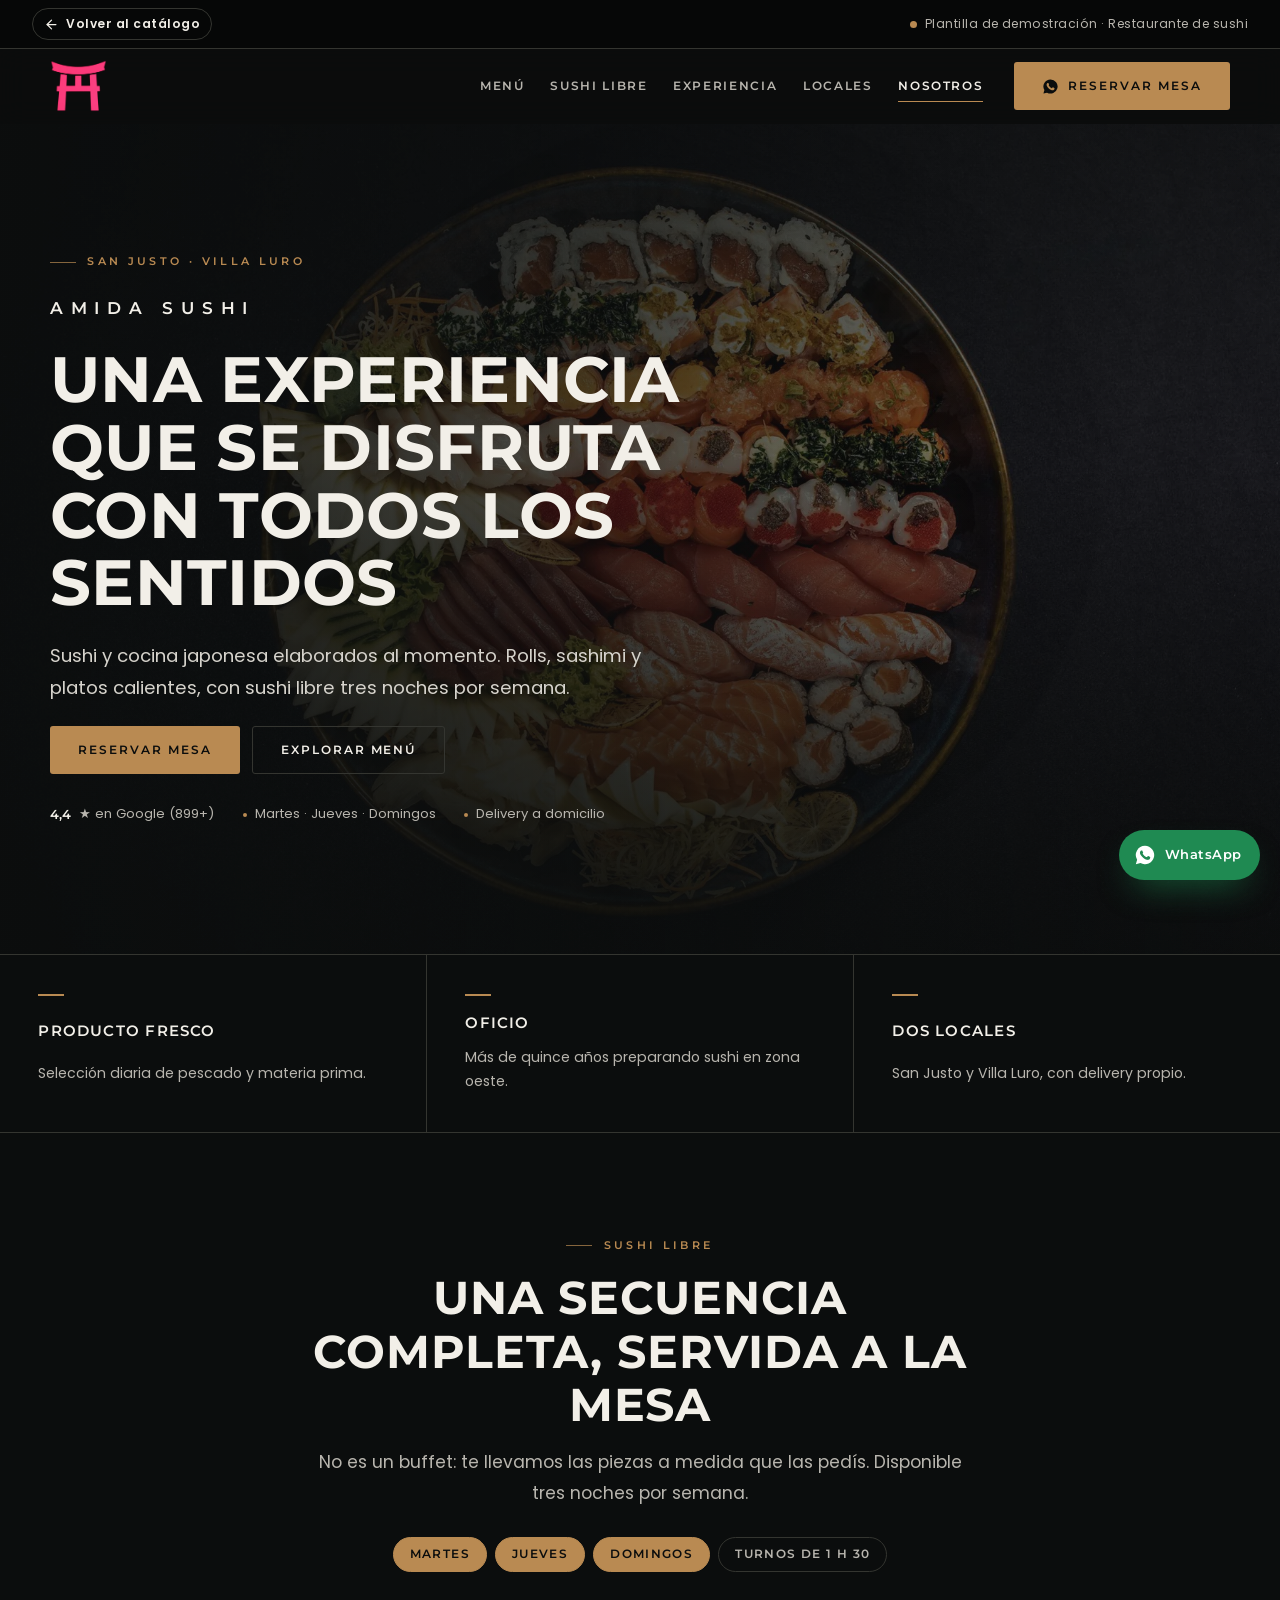
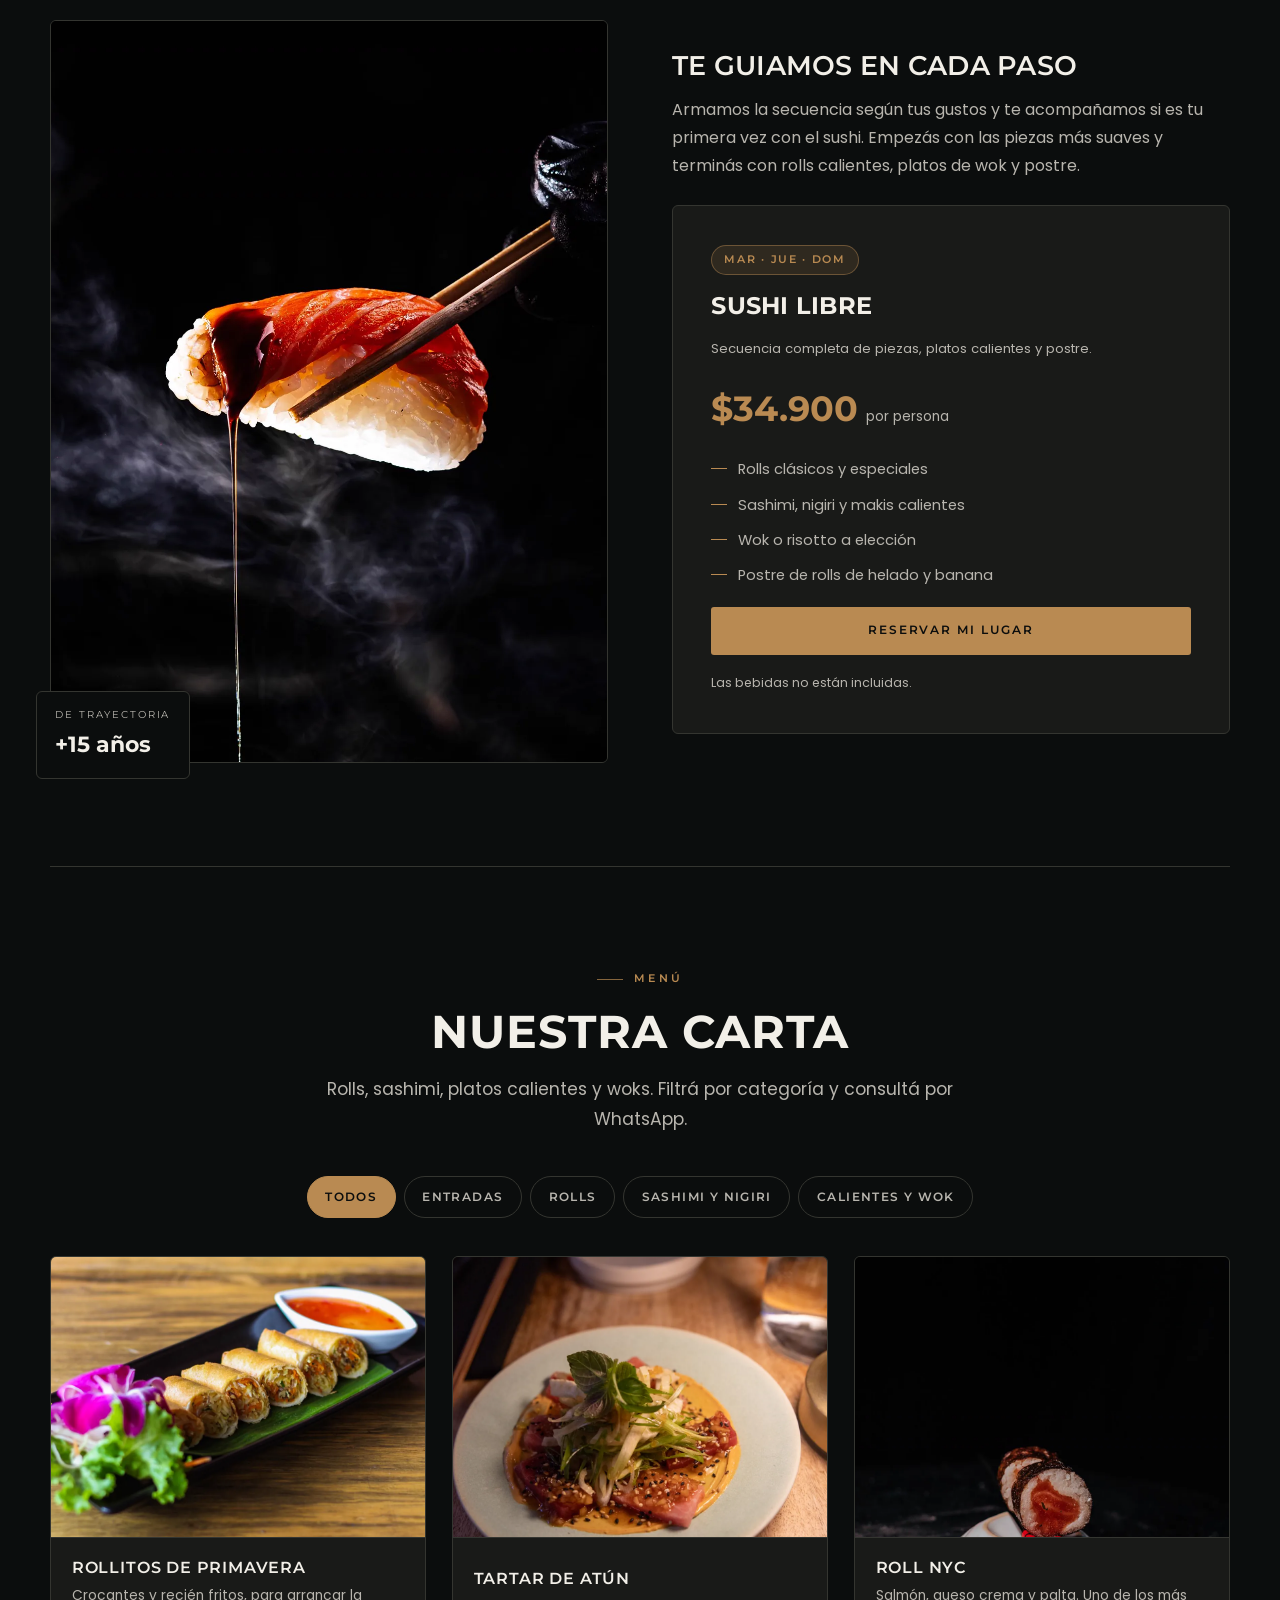
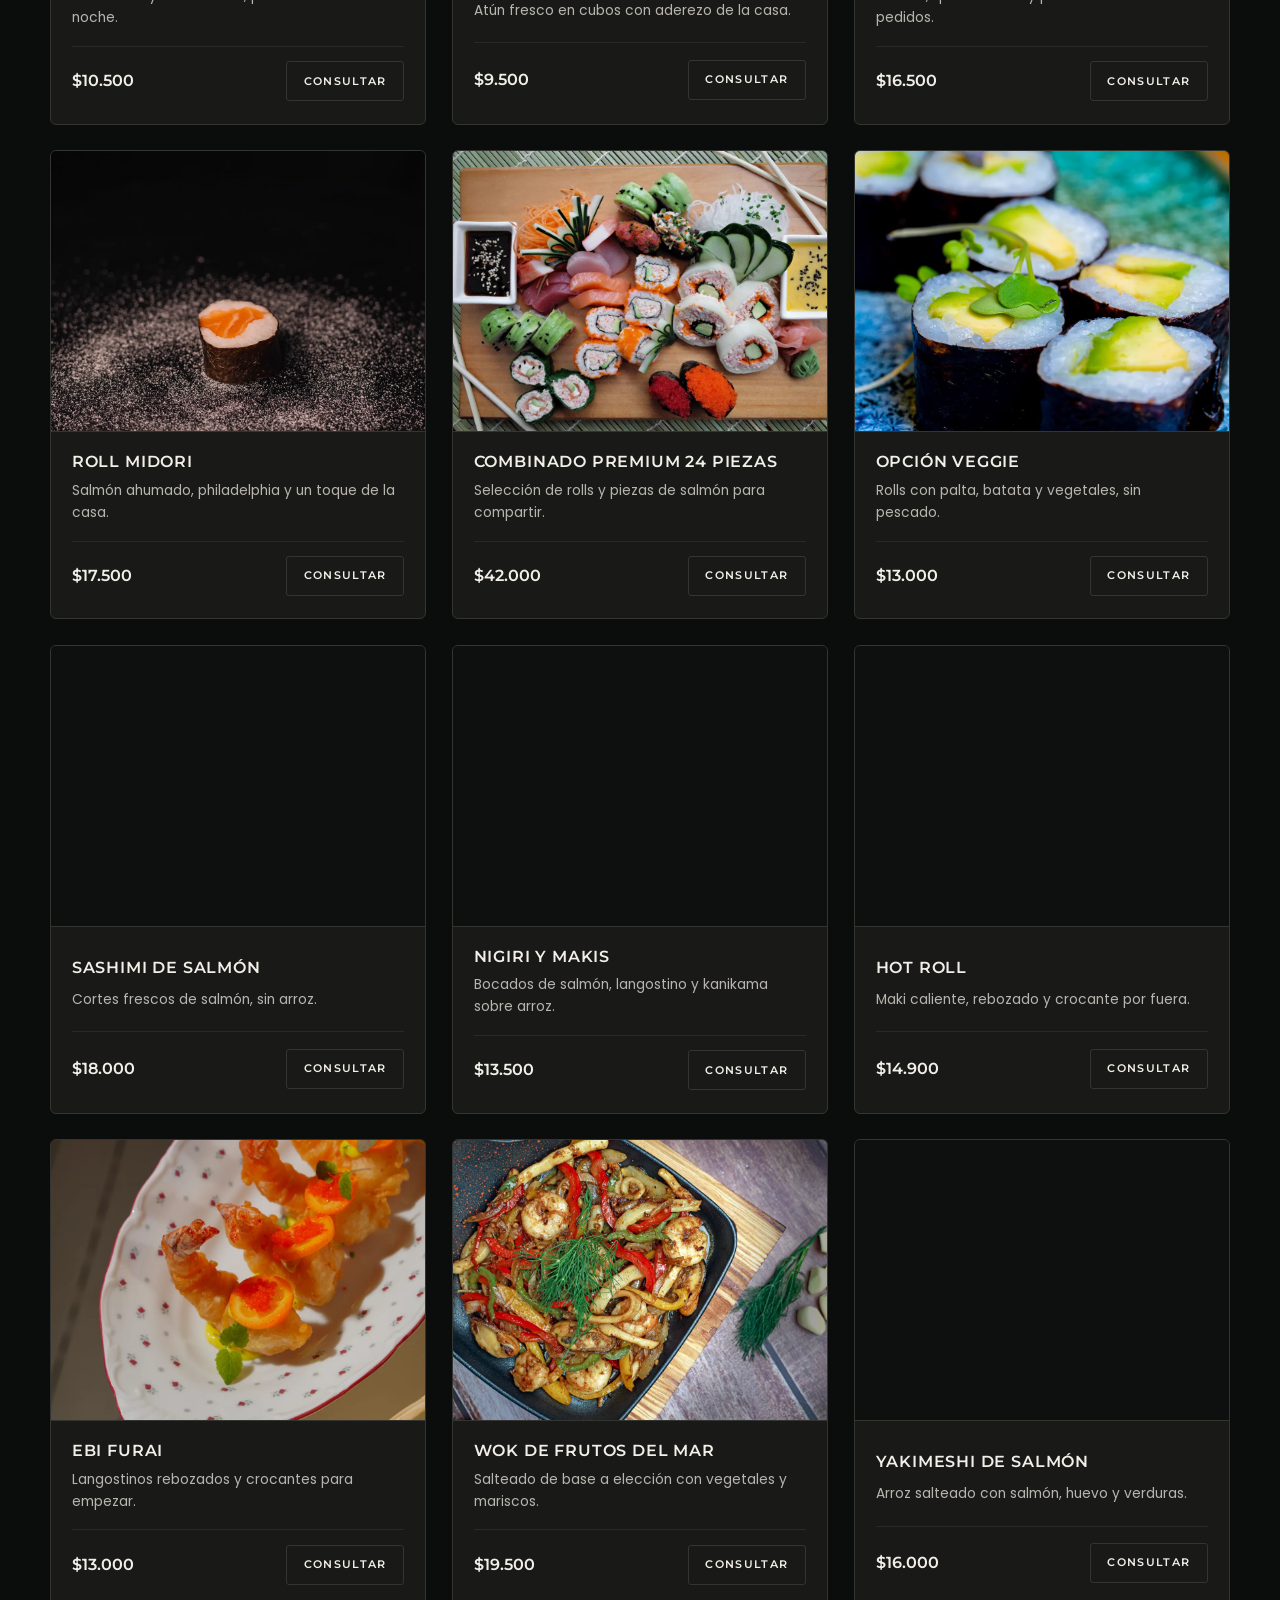
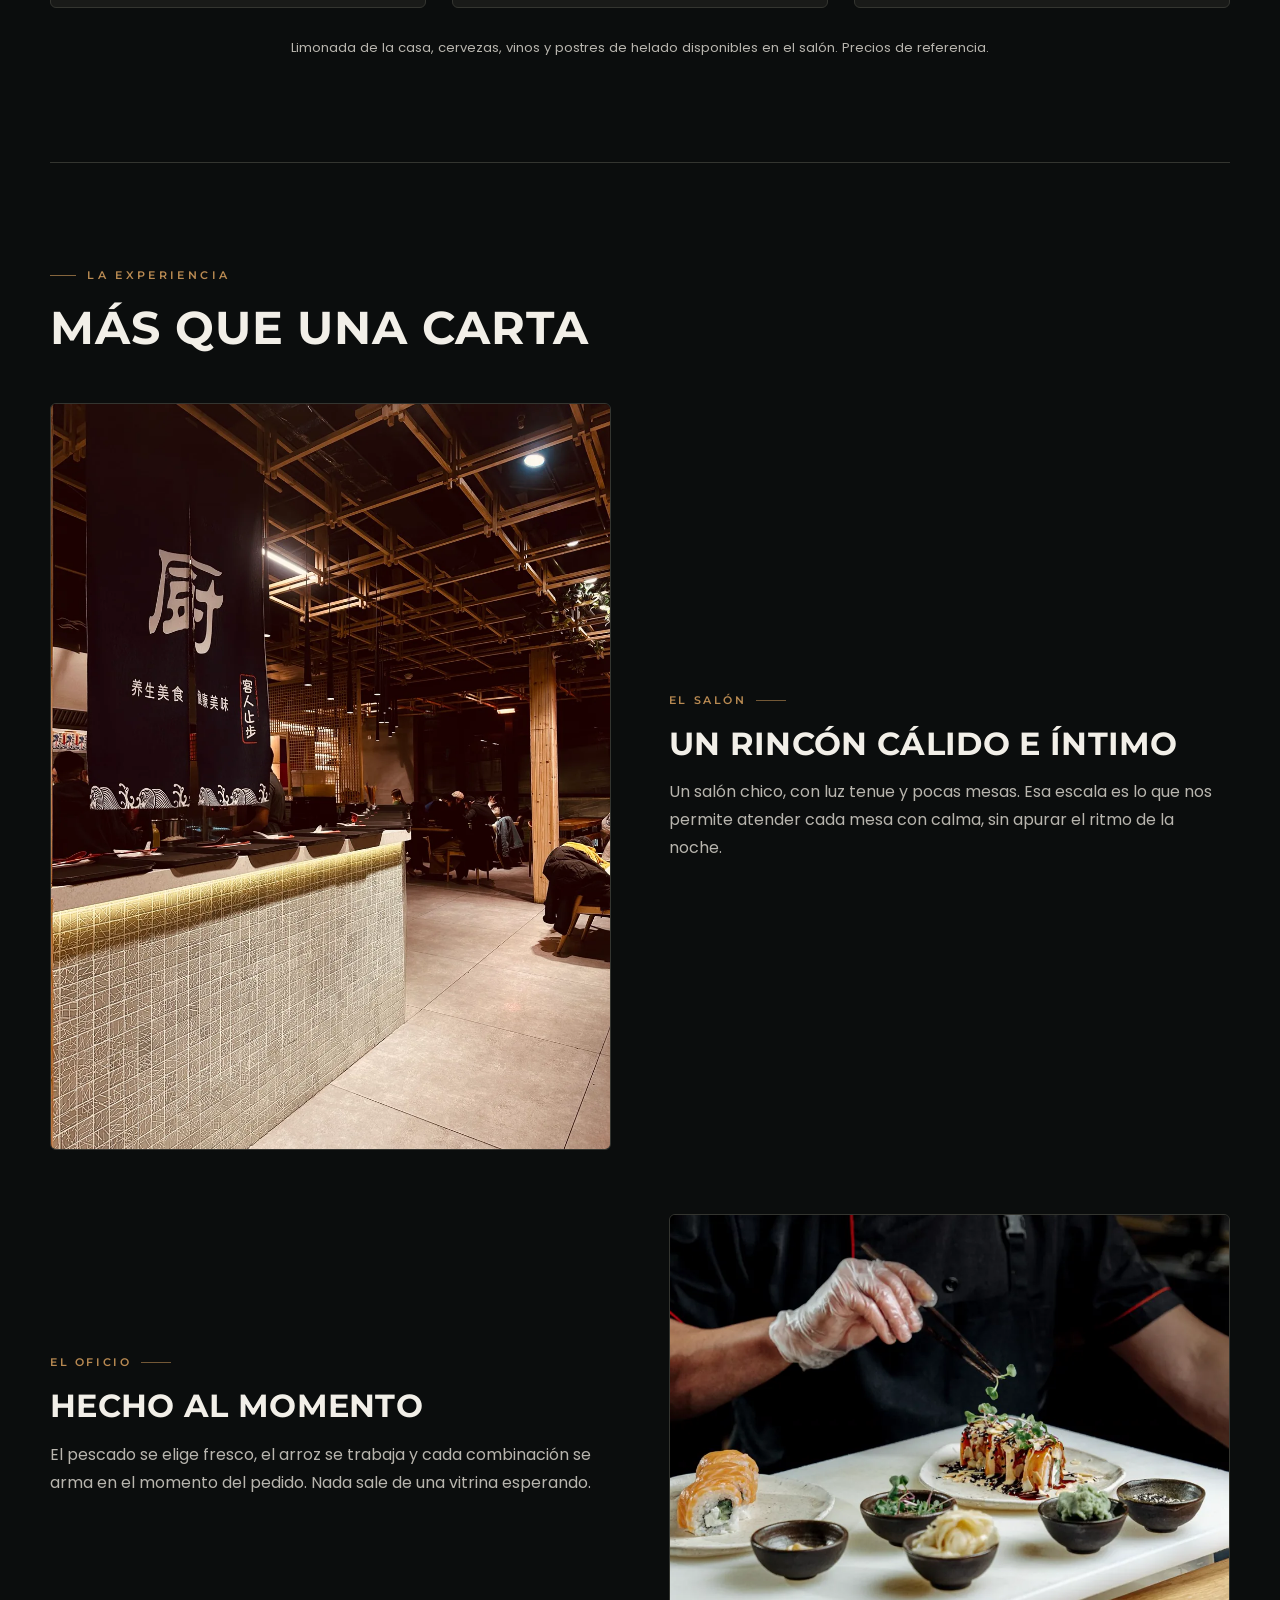
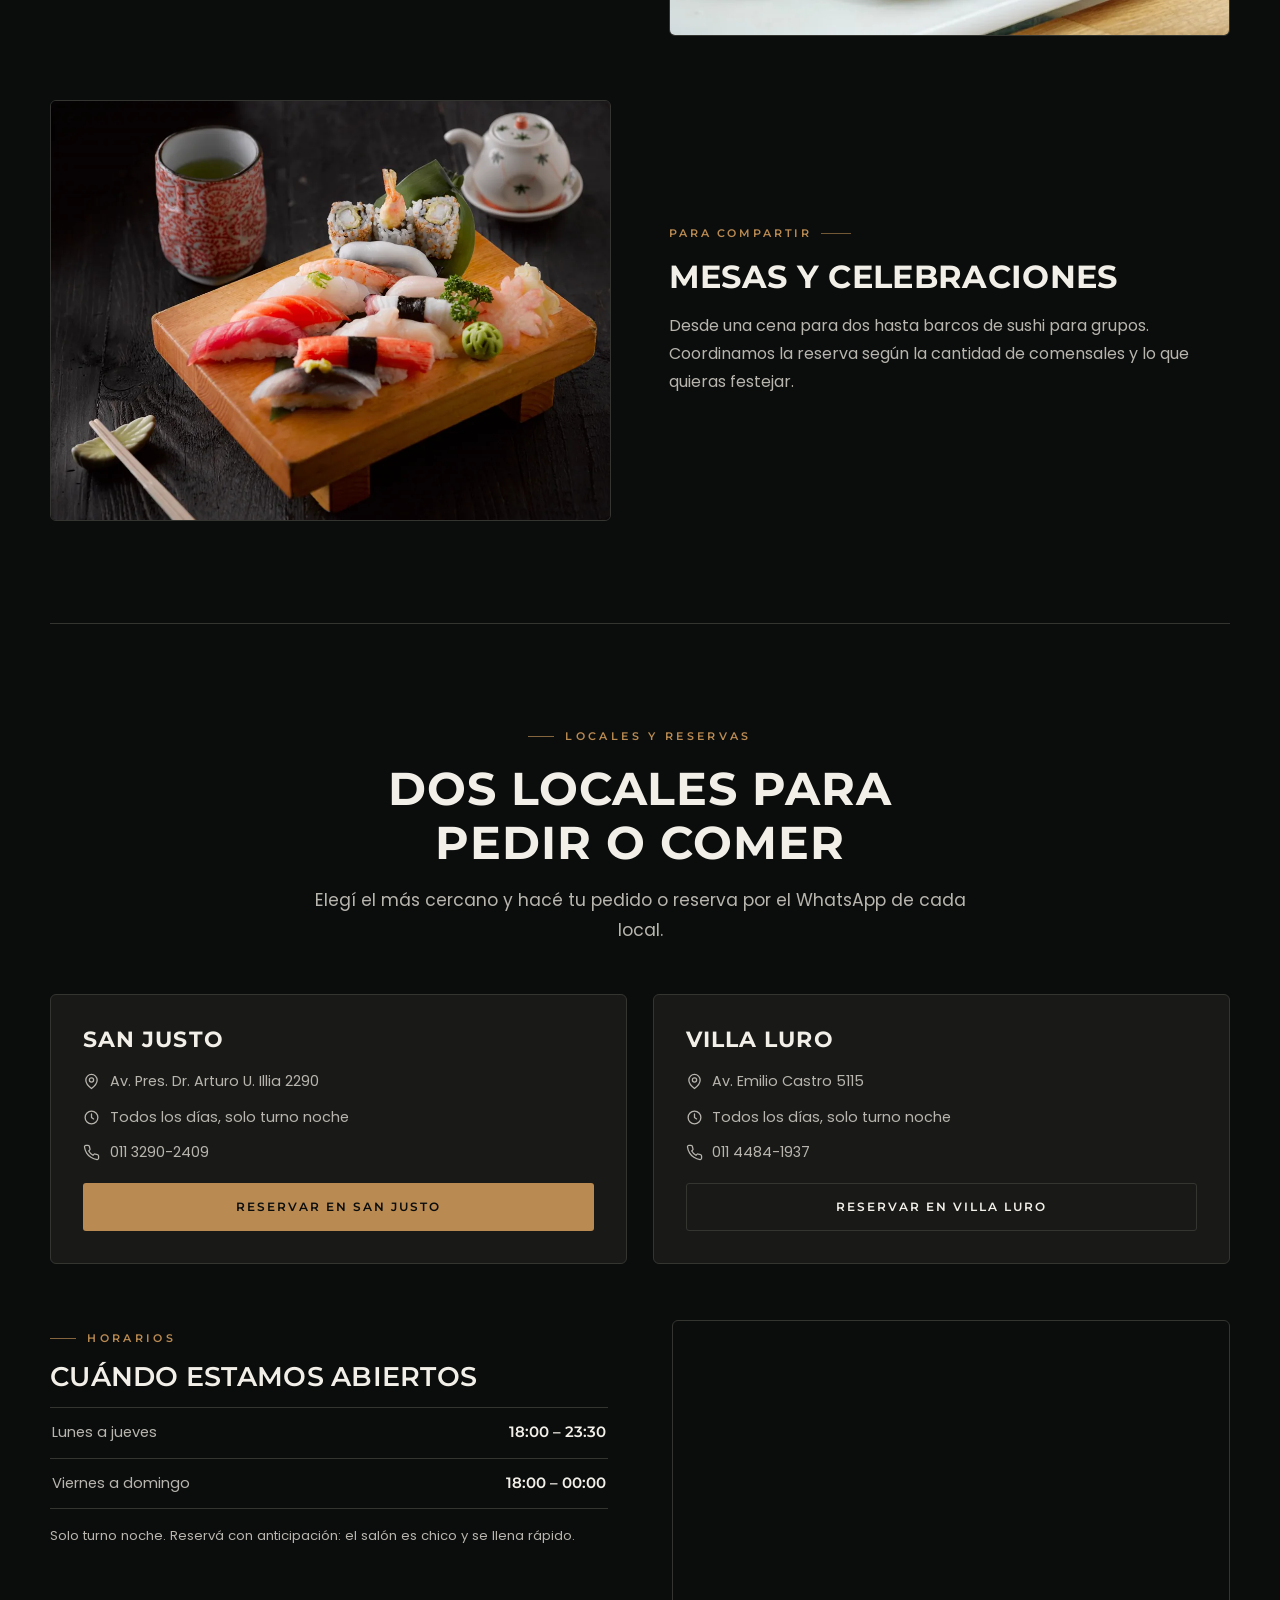
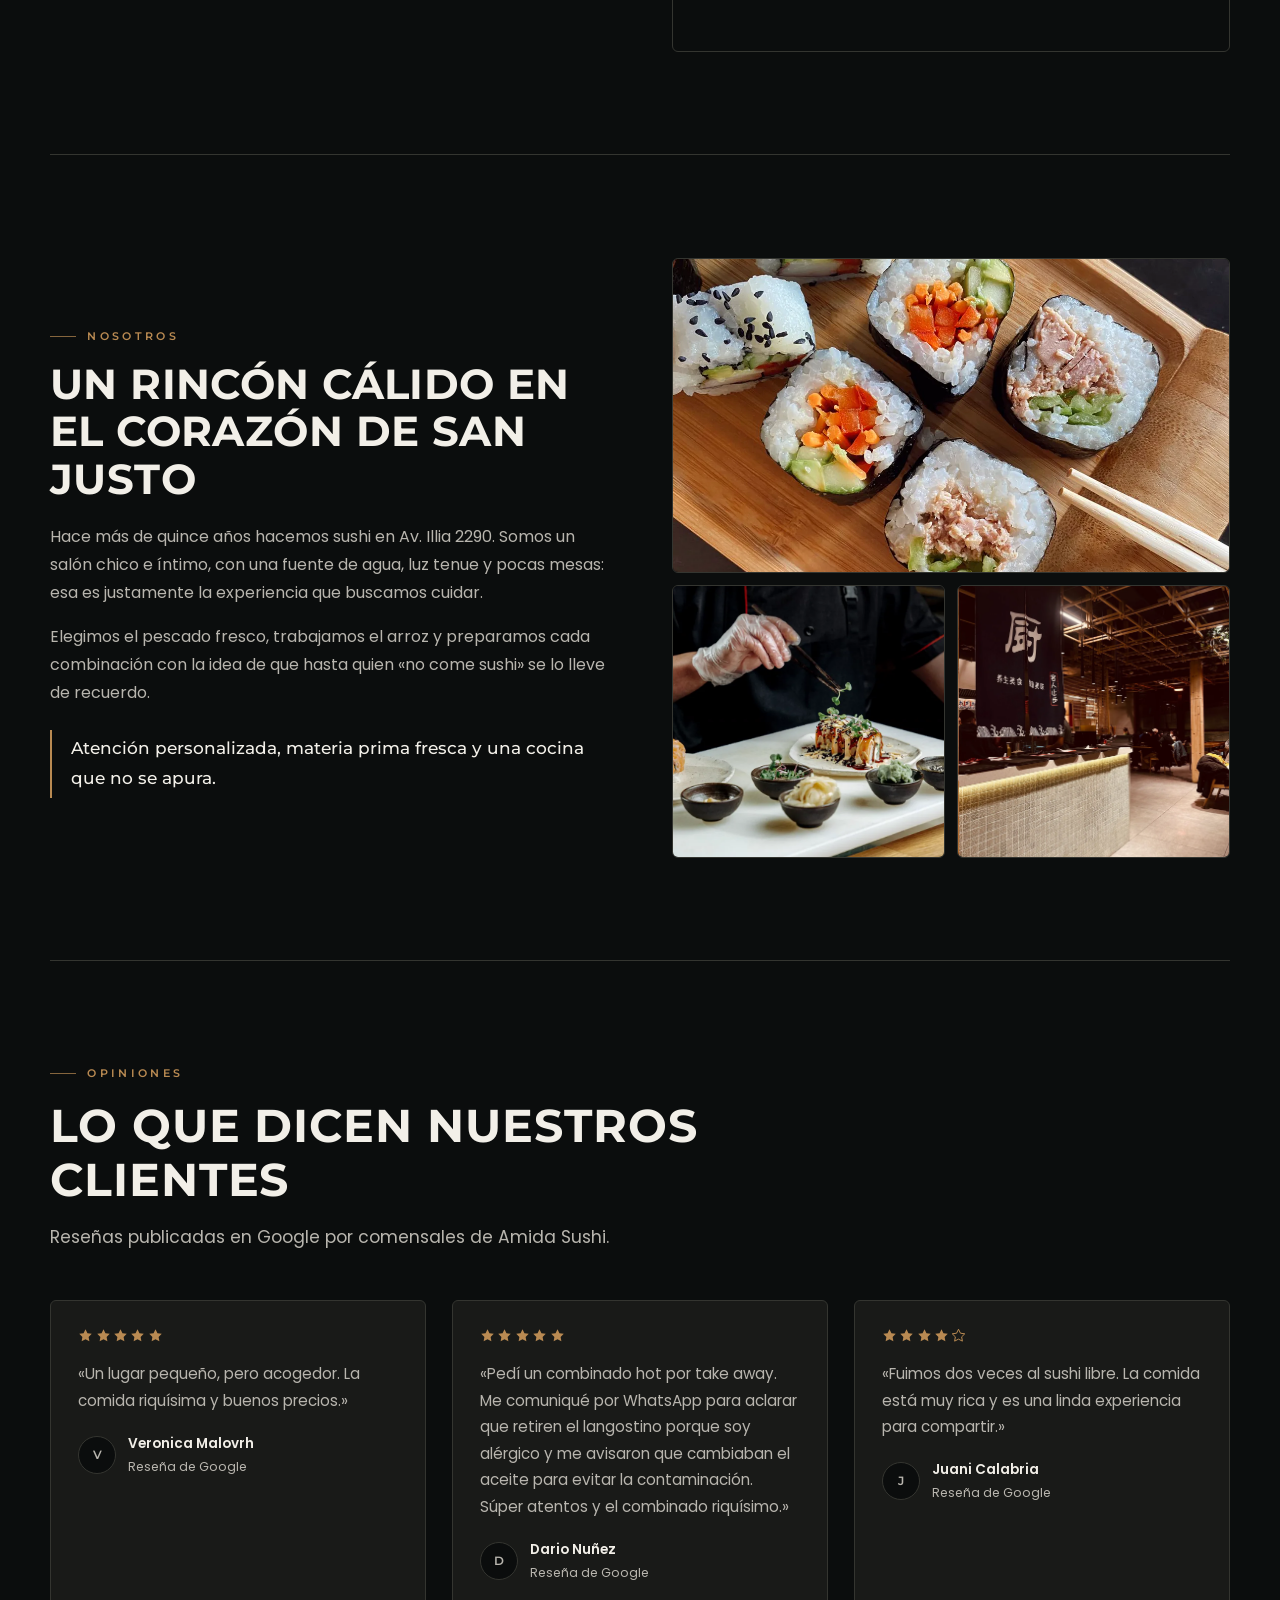
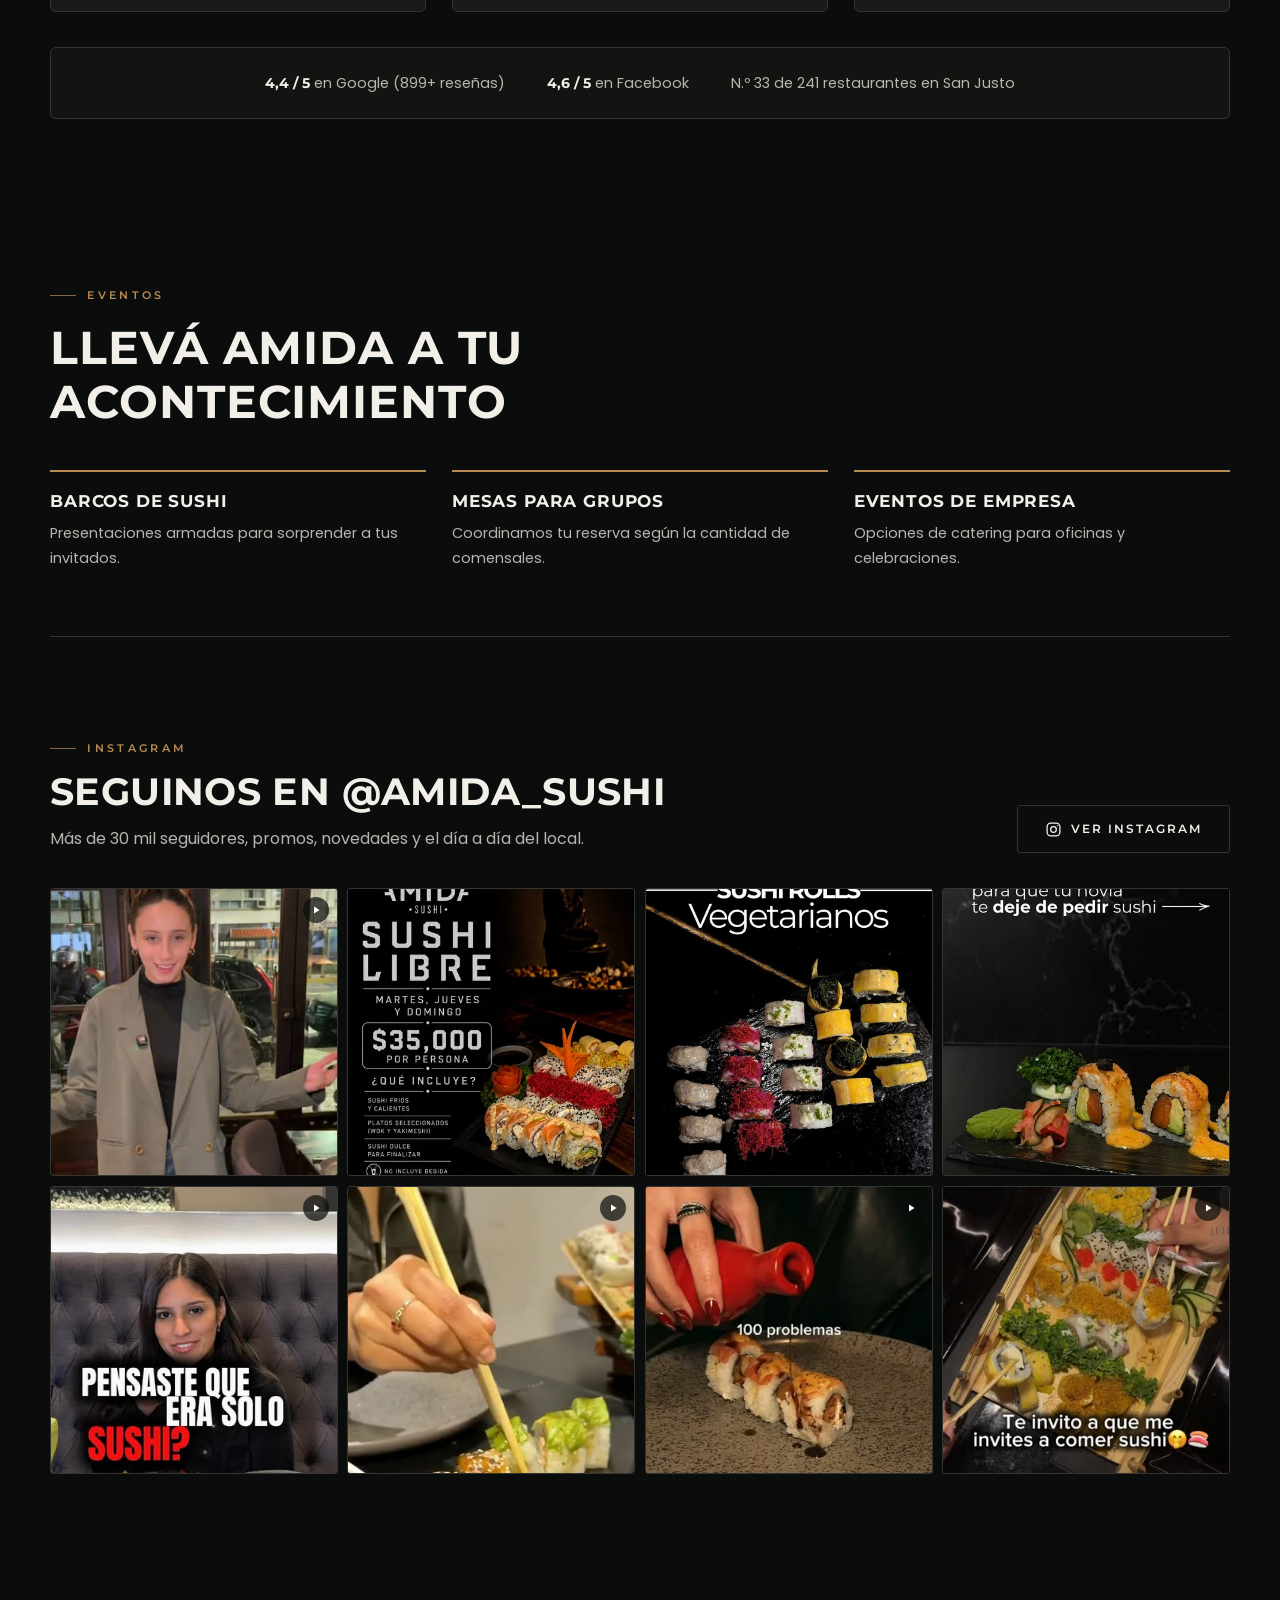
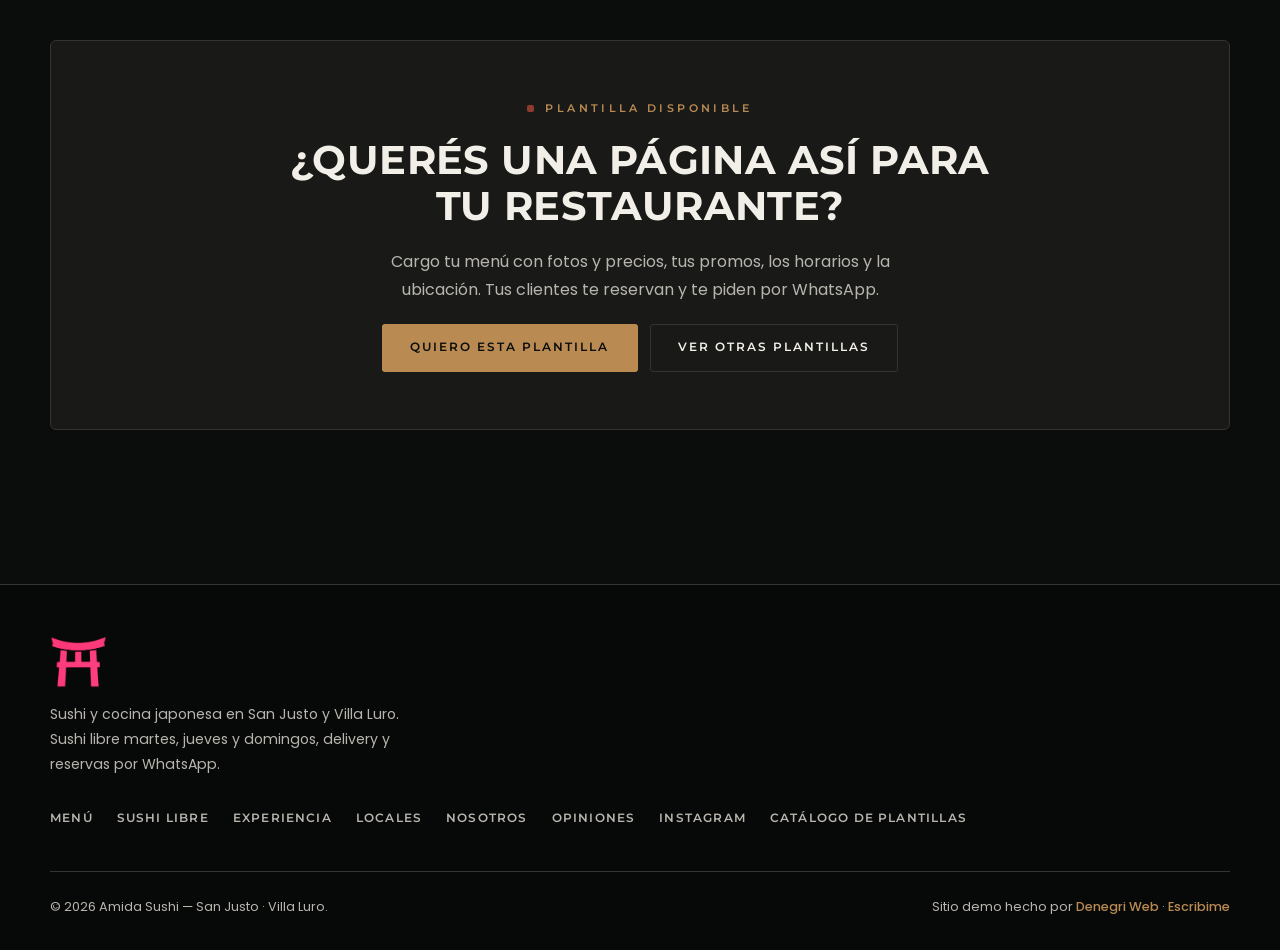
==== demos/restaurante/index.html @ a603bc1c "restaurante" ====
<!DOCTYPE html>
<html lang="es">
<head>
  <meta charset="UTF-8" />
  <meta name="viewport" content="width=device-width, initial-scale=1.0" />
  <title>Amida Sushi — Sushi y cocina japonesa en San Justo y Villa Luro</title>
  <meta name="description" content="Sushi y cocina japonesa elaborados al momento en San Justo y Villa Luro. Sushi libre martes, jueves y domingos, carta con fotos, reservas y pedidos por WhatsApp." />
  <meta name="theme-color" content="#0B0D0D" />
  <link rel="icon" type="image/png" href="assets/img/favicon.png" />
  <link rel="apple-touch-icon" href="assets/img/favicon.png" />

  <!-- Metadatos sociales -->
  <meta property="og:type" content="restaurant" />
  <meta property="og:site_name" content="Amida Sushi" />
  <meta property="og:title" content="Amida Sushi — Sushi y cocina japonesa" />
  <meta property="og:description" content="Sushi libre martes, jueves y domingos. Carta con fotos, dos locales en zona oeste y delivery. Reservá por WhatsApp." />
  <meta property="og:image" content="assets/img/amida/hero.webp" />
  <meta property="og:locale" content="es_AR" />
  <meta name="twitter:card" content="summary_large_image" />

  <link rel="preconnect" href="https://fonts.googleapis.com" />
  <link rel="preconnect" href="https://fonts.gstatic.com" crossorigin />
  <link href="https://fonts.googleapis.com/css2?family=Montserrat:wght@500;600;700&family=Poppins:wght@400;500;600&display=swap" rel="stylesheet" />

  <link rel="stylesheet" href="assets/css/main.css" />

  <script type="application/ld+json">
  {
    "@context": "https://schema.org",
    "@type": "Restaurant",
    "name": "Amida Sushi",
    "servesCuisine": ["Japonesa", "Sushi"],
    "priceRange": "$$",
    "paymentAccepted": "Efectivo, Tarjeta",
    "address": {
      "@type": "PostalAddress",
      "streetAddress": "Av. Pres. Dr. Arturo U. Illia 2290",
      "addressLocality": "San Justo",
      "addressRegion": "Buenos Aires",
      "addressCountry": "AR"
    },
    "telephone": "+54 11 3290-2409",
    "openingHours": ["Mo-Th 18:00-23:30", "Fr-Su 18:00-00:00"],
    "hasMenu": "#menu",
    "sameAs": ["https://www.instagram.com/amida_sushi"]
  }
  </script>
</head>
<body>

  <!-- Barra de demo -->
  <div class="r-bar">
    <a class="r-bar__back" href="../../index.html">
      <svg viewBox="0 0 24 24" fill="none" stroke="currentColor" stroke-width="2" stroke-linecap="round" stroke-linejoin="round" aria-hidden="true"><path d="M19 12H5"/><path d="m12 19-7-7 7-7"/></svg>
      Volver al catálogo
    </a>
    <span class="r-bar__tag"><span class="r-bar__dot"></span><span>Plantilla de demostración · Restaurante de sushi</span></span>
  </div>

  <!-- Header -->
  <header class="r-header" data-header>
    <div class="r-wrap r-header__inner">
      <a class="r-brand" href="#inicio" aria-label="Amida Sushi, inicio">
        <img class="r-brand__logo" src="assets/img/logo-amida.webp" alt="Amida Sushi" width="560" height="514" />
      </a>

      <button class="r-toggle" data-menu-toggle aria-expanded="false" aria-controls="r-nav" aria-label="Abrir menú">
        <svg viewBox="0 0 24 24" fill="none" stroke="currentColor" stroke-width="1.8" stroke-linecap="round"><path d="M4 7h16M4 12h16M4 17h16"/></svg>
      </button>

      <nav class="r-nav" id="r-nav" data-menu aria-label="Navegación principal">
        <div class="r-nav__links">
          <a href="#menu" data-nav-link>Menú</a>
          <a href="#sushi-libre" data-nav-link>Sushi libre</a>
          <a href="#experiencia" data-nav-link>Experiencia</a>
          <a href="#locales" data-nav-link>Locales</a>
          <a href="#nosotros" data-nav-link>Nosotros</a>
        </div>
        <a class="r-btn r-btn--primary" data-amida-wa="¡Hola! Quiero reservar una mesa en Amida Sushi.">
          <svg viewBox="0 0 24 24" fill="currentColor" aria-hidden="true"><path d="M12 2a10 10 0 0 0-8.6 15.1L2 22l5.1-1.3A10 10 0 1 0 12 2Zm5.3 14.1c-.2.6-1.3 1.2-1.8 1.2-.5.1-1 .1-1.7-.1-.4-.1-.9-.3-1.6-.6-2.7-1.2-4.5-4-4.6-4.2-.1-.2-1.1-1.5-1.1-2.8s.7-2 .9-2.2c.2-.3.5-.3.7-.3h.5c.1 0 .4-.1.6.4l.7 1.7c.1.1.1.3 0 .5l-.3.4c-.1.1-.3.3-.1.6.2.3.8 1.3 1.7 2.1 1.2 1 2.1 1.3 2.4 1.5.3.1.4.1.6-.1l.8-.9c.2-.2.3-.2.6-.1l1.6.8c.2.1.4.2.4.3.1.1.1.6-.1 1.2Z"/></svg>
          Reservar mesa
        </a>
      </nav>
    </div>
  </header>

  <main>
    <!-- Hero -->
    <section class="r-hero" id="inicio">
      <div class="r-hero__bg">
        <img src="assets/img/amida/hero.webp" alt="Combinado de sushi de Amida Sushi sobre mesa oscura" width="1800" height="1200" fetchpriority="high" decoding="async" />
      </div>
      <div class="r-hero__scrim" aria-hidden="true"></div>

      <div class="r-wrap">
        <div class="r-hero__inner reveal">
          <span class="r-eyebrow">San Justo · Villa Luro</span>
          <p class="r-hero__brand">Amida Sushi</p>
          <h1>Una experiencia que se disfruta con todos los sentidos</h1>
          <p class="r-hero__lead">Sushi y cocina japonesa elaborados al momento. Rolls, sashimi y platos calientes, con sushi libre tres noches por semana.</p>
          <div class="r-actions">
            <a class="r-btn r-btn--primary" data-amida-wa="¡Hola! Quiero reservar una mesa en Amida Sushi.">Reservar mesa</a>
            <a class="r-btn r-btn--ghost" href="#menu">Explorar menú</a>
          </div>
          <div class="r-hero__meta">
            <span><strong>4,4</strong> ★ en Google (899+)</span>
            <span><span class="r-dot" aria-hidden="true"></span>Martes · Jueves · Domingos</span>
            <span><span class="r-dot" aria-hidden="true"></span>Delivery a domicilio</span>
          </div>
        </div>
      </div>
    </section>

    <!-- Pilares -->
    <section aria-label="Lo que nos distingue">
      <div class="r-pillars">
        <div class="r-pillar">
          <span class="r-pillar__line" aria-hidden="true"></span>
          <strong>Producto fresco</strong>
          <span>Selección diaria de pescado y materia prima.</span>
        </div>
        <div class="r-pillar">
          <span class="r-pillar__line" aria-hidden="true"></span>
          <strong>Oficio</strong>
          <span>Más de quince años preparando sushi en zona oeste.</span>
        </div>
        <div class="r-pillar">
          <span class="r-pillar__line" aria-hidden="true"></span>
          <strong>Dos locales</strong>
          <span>San Justo y Villa Luro, con delivery propio.</span>
        </div>
      </div>
    </section>

    <!-- Sushi libre -->
    <section class="r-section" id="sushi-libre">
      <div class="r-wrap">
        <div class="r-head r-head--center reveal">
          <span class="r-eyebrow">Sushi libre</span>
          <h2>Una secuencia completa, servida a la mesa</h2>
          <p>No es un buffet: te llevamos las piezas a medida que las pedís. Disponible tres noches por semana.</p>
        </div>

        <div class="r-days reveal" style="justify-content: center; margin: 1.8rem 0 3rem">
          <span class="r-day is-on">Martes</span>
          <span class="r-day is-on">Jueves</span>
          <span class="r-day is-on">Domingos</span>
          <span class="r-day">Turnos de 1 h 30</span>
        </div>

        <div class="r-feature">
          <div class="r-feature__media reveal">
            <div class="r-frame r-frame--3x4">
              <img src="assets/img/amida/nigiri-dramatico.webp" alt="Piezas de nigiri de salmón servidas sobre fondo oscuro" width="1100" height="1650" loading="lazy" decoding="async" />
            </div>
            <div class="r-seal">
              <span>De trayectoria</span>
              <strong>+15 años</strong>
            </div>
          </div>

          <div class="reveal" data-delay="1">
            <h3 class="r-kicker">Te guiamos en cada paso</h3>
            <p>Armamos la secuencia según tus gustos y te acompañamos si es tu primera vez con el sushi. Empezás con las piezas más suaves y terminás con rolls calientes, platos de wok y postre.</p>

            <div class="r-plan" style="margin-top: 1.6rem">
              <span class="r-plan__badge">Mar · Jue · Dom</span>
              <h3>Sushi libre</h3>
              <p class="r-note">Secuencia completa de piezas, platos calientes y postre.</p>
              <div class="r-plan__price"><strong>$34.900</strong><span>por persona</span></div>
              <ul class="r-list">
                <li>Rolls clásicos y especiales</li>
                <li>Sashimi, nigiri y makis calientes</li>
                <li>Wok o risotto a elección</li>
                <li>Postre de rolls de helado y banana</li>
              </ul>
              <a class="r-btn r-btn--primary r-btn--block" data-amida-wa="¡Hola! Quiero reservar para el Sushi Libre en Amida Sushi.">Reservar mi lugar</a>
              <p class="r-note" style="font-size: 0.78rem">Las bebidas no están incluidas.</p>
            </div>
          </div>
        </div>
      </div>
    </section>

    <div class="r-wrap"><hr class="r-divider" aria-hidden="true" /></div>

    <!-- Menú -->
    <section class="r-section" id="menu">
      <div class="r-wrap">
        <div class="r-head r-head--center reveal">
          <span class="r-eyebrow">Menú</span>
          <h2>Nuestra carta</h2>
          <p>Rolls, sashimi, platos calientes y woks. Filtrá por categoría y consultá por WhatsApp.</p>
        </div>

        <div class="r-tabs reveal" role="group" aria-label="Categorías del menú">
          <button class="is-active" data-filter="all" type="button" aria-pressed="true">Todos</button>
          <button data-filter="entradas" type="button" aria-pressed="false">Entradas</button>
          <button data-filter="rolls" type="button" aria-pressed="false">Rolls</button>
          <button data-filter="sashimi" type="button" aria-pressed="false">Sashimi y Nigiri</button>
          <button data-filter="calientes" type="button" aria-pressed="false">Calientes y Wok</button>
        </div>

        <div class="r-grid" id="productos">
          <article class="r-card reveal" data-cat="entradas">
            <div class="r-card__photo"><img src="assets/img/amida/rollitos.webp" alt="Rollitos de primavera crocantes de Amida Sushi" width="1100" height="1650" loading="lazy" decoding="async" /></div>
            <div class="r-card__body">
              <h3>Rollitos de primavera</h3>
              <p>Crocantes y recién fritos, para arrancar la noche.</p>
              <div class="r-card__foot">
                <span class="r-price">$10.500</span>
                <a class="r-btn r-btn--ghost r-btn--sm" data-amida-wa="¡Hola! Quiero consultar por los rollitos de primavera.">Consultar</a>
              </div>
            </div>
          </article>

          <article class="r-card reveal" data-cat="entradas">
            <div class="r-card__photo"><img src="assets/img/amida/tartar.webp" alt="Tartar de atún con aderezo de la casa" width="1100" height="1650" loading="lazy" decoding="async" /></div>
            <div class="r-card__body">
              <h3>Tartar de atún</h3>
              <p>Atún fresco en cubos con aderezo de la casa.</p>
              <div class="r-card__foot">
                <span class="r-price">$9.500</span>
                <a class="r-btn r-btn--ghost r-btn--sm" data-amida-wa="¡Hola! Quiero consultar por el tartar.">Consultar</a>
              </div>
            </div>
          </article>

          <article class="r-card reveal" data-cat="rolls">
            <div class="r-card__photo"><img src="assets/img/amida/roll-nyc.webp" alt="Roll NYC de salmón, queso crema y palta" width="1100" height="1650" loading="lazy" decoding="async" /></div>
            <div class="r-card__body">
              <h3>Roll NYC</h3>
              <p>Salmón, queso crema y palta. Uno de los más pedidos.</p>
              <div class="r-card__foot">
                <span class="r-price">$16.500</span>
                <a class="r-btn r-btn--ghost r-btn--sm" data-amida-wa="¡Hola! Quiero consultar por el Roll NYC.">Consultar</a>
              </div>
            </div>
          </article>

          <article class="r-card reveal" data-cat="rolls">
            <div class="r-card__photo"><img src="assets/img/amida/roll-midori.webp" alt="Roll Midori de salmón ahumado" width="1100" height="1414" loading="lazy" decoding="async" /></div>
            <div class="r-card__body">
              <h3>Roll Midori</h3>
              <p>Salmón ahumado, philadelphia y un toque de la casa.</p>
              <div class="r-card__foot">
                <span class="r-price">$17.500</span>
                <a class="r-btn r-btn--ghost r-btn--sm" data-amida-wa="¡Hola! Quiero consultar por el Roll Midori.">Consultar</a>
              </div>
            </div>
          </article>

          <article class="r-card reveal" data-cat="rolls">
            <div class="r-card__photo"><img src="assets/img/amida/combinado-premium.webp" alt="Combinado premium de 24 piezas para compartir" width="1100" height="734" loading="lazy" decoding="async" /></div>
            <div class="r-card__body">
              <h3>Combinado Premium 24 piezas</h3>
              <p>Selección de rolls y piezas de salmón para compartir.</p>
              <div class="r-card__foot">
                <span class="r-price">$42.000</span>
                <a class="r-btn r-btn--ghost r-btn--sm" data-amida-wa="¡Hola! Quiero consultar por el Combinado Premium de 24 piezas.">Consultar</a>
              </div>
            </div>
          </article>

          <article class="r-card reveal" data-cat="rolls">
            <div class="r-card__photo"><img src="assets/img/amida/veggie.webp" alt="Rolls veggie con palta, batata y vegetales" width="1100" height="1650" loading="lazy" decoding="async" /></div>
            <div class="r-card__body">
              <h3>Opción Veggie</h3>
              <p>Rolls con palta, batata y vegetales, sin pescado.</p>
              <div class="r-card__foot">
                <span class="r-price">$13.000</span>
                <a class="r-btn r-btn--ghost r-btn--sm" data-amida-wa="¡Hola! Quiero consultar por la Opción Veggie.">Consultar</a>
              </div>
            </div>
          </article>

          <article class="r-card reveal" data-cat="sashimi">
            <div class="r-card__photo"><img src="assets/img/amida/sashimi.webp" alt="Sashimi de salmón cortado fresco" width="1100" height="1100" loading="lazy" decoding="async" /></div>
            <div class="r-card__body">
              <h3>Sashimi de salmón</h3>
              <p>Cortes frescos de salmón, sin arroz.</p>
              <div class="r-card__foot">
                <span class="r-price">$18.000</span>
                <a class="r-btn r-btn--ghost r-btn--sm" data-amida-wa="¡Hola! Quiero consultar por el Sashimi de salmón.">Consultar</a>
              </div>
            </div>
          </article>

          <article class="r-card reveal" data-cat="sashimi">
            <div class="r-card__photo"><img src="assets/img/amida/nigiri.webp" alt="Nigiri y makis de salmón y langostino" width="1100" height="1650" loading="lazy" decoding="async" /></div>
            <div class="r-card__body">
              <h3>Nigiri y makis</h3>
              <p>Bocados de salmón, langostino y kanikama sobre arroz.</p>
              <div class="r-card__foot">
                <span class="r-price">$13.500</span>
                <a class="r-btn r-btn--ghost r-btn--sm" data-amida-wa="¡Hola! Quiero consultar por el Nigiri y makis.">Consultar</a>
              </div>
            </div>
          </article>

          <article class="r-card reveal" data-cat="calientes">
            <div class="r-card__photo"><img src="assets/img/amida/hot-roll.webp" alt="Hot roll rebozado y crocante" width="1100" height="734" loading="lazy" decoding="async" /></div>
            <div class="r-card__body">
              <h3>Hot Roll</h3>
              <p>Maki caliente, rebozado y crocante por fuera.</p>
              <div class="r-card__foot">
                <span class="r-price">$14.900</span>
                <a class="r-btn r-btn--ghost r-btn--sm" data-amida-wa="¡Hola! Quiero consultar por el Hot Roll.">Consultar</a>
              </div>
            </div>
          </article>

          <article class="r-card reveal" data-cat="calientes">
            <div class="r-card__photo"><img src="assets/img/amida/ebi-furai.webp" alt="Ebi furai, langostinos rebozados" width="1100" height="1468" loading="lazy" decoding="async" /></div>
            <div class="r-card__body">
              <h3>Ebi Furai</h3>
              <p>Langostinos rebozados y crocantes para empezar.</p>
              <div class="r-card__foot">
                <span class="r-price">$13.000</span>
                <a class="r-btn r-btn--ghost r-btn--sm" data-amida-wa="¡Hola! Quiero consultar por el Ebi Furai.">Consultar</a>
              </div>
            </div>
          </article>

          <article class="r-card reveal" data-cat="calientes">
            <div class="r-card__photo"><img src="assets/img/amida/wok.webp" alt="Wok de frutos del mar con vegetales" width="1100" height="892" loading="lazy" decoding="async" /></div>
            <div class="r-card__body">
              <h3>Wok de frutos del mar</h3>
              <p>Salteado de base a elección con vegetales y mariscos.</p>
              <div class="r-card__foot">
                <span class="r-price">$19.500</span>
                <a class="r-btn r-btn--ghost r-btn--sm" data-amida-wa="¡Hola! Quiero consultar por el Wok de frutos del mar.">Consultar</a>
              </div>
            </div>
          </article>

          <article class="r-card reveal" data-cat="calientes">
            <div class="r-card__photo"><img src="assets/img/amida/yakimeshi.webp" alt="Yakimeshi de salmón con huevo y verduras" width="1100" height="1540" loading="lazy" decoding="async" /></div>
            <div class="r-card__body">
              <h3>Yakimeshi de salmón</h3>
              <p>Arroz salteado con salmón, huevo y verduras.</p>
              <div class="r-card__foot">
                <span class="r-price">$16.000</span>
                <a class="r-btn r-btn--ghost r-btn--sm" data-amida-wa="¡Hola! Quiero consultar por el Yakimeshi de salmón.">Consultar</a>
              </div>
            </div>
          </article>
        </div>

        <p class="r-note r-note--center reveal">Limonada de la casa, cervezas, vinos y postres de helado disponibles en el salón. Precios de referencia.</p>
      </div>
    </section>

    <div class="r-wrap"><hr class="r-divider" aria-hidden="true" /></div>

    <!-- Experiencia -->
    <section class="r-section" id="experiencia">
      <div class="r-wrap">
        <div class="r-head reveal">
          <span class="r-eyebrow">La experiencia</span>
          <h2>Más que una carta</h2>
        </div>

        <div class="r-exp" style="margin-top: 3rem">
          <div class="r-exp__row">
            <div class="r-exp__media reveal">
              <div class="r-frame r-frame--3x4">
                <img src="assets/img/amida/interior.webp" alt="Interior cálido y de luz tenue del salón de Amida Sushi" width="1100" height="1466" loading="lazy" decoding="async" />
              </div>
            </div>
            <div class="r-exp__body reveal" data-delay="1">
              <span class="r-exp__tag">El salón</span>
              <h3>Un rincón cálido e íntimo</h3>
              <p>Un salón chico, con luz tenue y pocas mesas. Esa escala es lo que nos permite atender cada mesa con calma, sin apurar el ritmo de la noche.</p>
            </div>
          </div>

          <div class="r-exp__row r-exp__row--reverse">
            <div class="r-exp__media reveal">
              <div class="r-frame r-frame--4x3">
                <img src="assets/img/amida/chef.webp" alt="Preparación de piezas de sushi en la cocina" width="1100" height="734" loading="lazy" decoding="async" />
              </div>
            </div>
            <div class="r-exp__body reveal" data-delay="1">
              <span class="r-exp__tag">El oficio</span>
              <h3>Hecho al momento</h3>
              <p>El pescado se elige fresco, el arroz se trabaja y cada combinación se arma en el momento del pedido. Nada sale de una vitrina esperando.</p>
            </div>
          </div>

          <div class="r-exp__row">
            <div class="r-exp__media reveal">
              <div class="r-frame r-frame--4x3">
                <img src="assets/img/amida/plato-tabla.webp" alt="Tabla de sushi y té verde lista para compartir" width="1100" height="826" loading="lazy" decoding="async" />
              </div>
            </div>
            <div class="r-exp__body reveal" data-delay="1">
              <span class="r-exp__tag">Para compartir</span>
              <h3>Mesas y celebraciones</h3>
              <p>Desde una cena para dos hasta barcos de sushi para grupos. Coordinamos la reserva según la cantidad de comensales y lo que quieras festejar.</p>
            </div>
          </div>
        </div>
      </div>
    </section>

    <div class="r-wrap"><hr class="r-divider" aria-hidden="true" /></div>

    <!-- Locales -->
    <section class="r-section" id="locales">
      <div class="r-wrap">
        <div class="r-head r-head--center reveal">
          <span class="r-eyebrow">Locales y reservas</span>
          <h2>Dos locales para pedir o comer</h2>
          <p>Elegí el más cercano y hacé tu pedido o reserva por el WhatsApp de cada local.</p>
        </div>

        <div class="r-locales" style="margin-top: 3rem">
          <div class="r-locale reveal">
            <h3>San Justo</h3>
            <div class="r-locale__meta">
              <span><svg viewBox="0 0 24 24" fill="none" stroke="currentColor" stroke-width="1.8" stroke-linecap="round" stroke-linejoin="round" aria-hidden="true"><path d="M20 10c0 6-8 12-8 12s-8-6-8-12a8 8 0 0 1 16 0Z"/><circle cx="12" cy="10" r="3"/></svg> Av. Pres. Dr. Arturo U. Illia 2290</span>
              <span><svg viewBox="0 0 24 24" fill="none" stroke="currentColor" stroke-width="1.8" stroke-linecap="round" stroke-linejoin="round" aria-hidden="true"><circle cx="12" cy="12" r="9"/><path d="M12 7v5l3 2"/></svg> Todos los días, solo turno noche</span>
              <span><svg viewBox="0 0 24 24" fill="none" stroke="currentColor" stroke-width="1.8" stroke-linecap="round" stroke-linejoin="round" aria-hidden="true"><path d="M22 16.9v3a2 2 0 0 1-2.2 2 19.8 19.8 0 0 1-8.6-3.1 19.5 19.5 0 0 1-6-6A19.8 19.8 0 0 1 2.1 4.2 2 2 0 0 1 4.1 2h3a2 2 0 0 1 2 1.7c.1 1 .4 1.9.7 2.8a2 2 0 0 1-.5 2.1L8.1 9.9a16 16 0 0 0 6 6l1.3-1.3a2 2 0 0 1 2.1-.4c.9.3 1.8.6 2.8.7a2 2 0 0 1 1.7 2Z"/></svg> 011 3290-2409</span>
            </div>
            <a class="r-btn r-btn--primary r-btn--block" data-wa-num="5491132902409" data-amida-wa="¡Hola! Quiero hacer una reserva en el local de San Justo.">Reservar en San Justo</a>
          </div>

          <div class="r-locale reveal" data-delay="1">
            <h3>Villa Luro</h3>
            <div class="r-locale__meta">
              <span><svg viewBox="0 0 24 24" fill="none" stroke="currentColor" stroke-width="1.8" stroke-linecap="round" stroke-linejoin="round" aria-hidden="true"><path d="M20 10c0 6-8 12-8 12s-8-6-8-12a8 8 0 0 1 16 0Z"/><circle cx="12" cy="10" r="3"/></svg> Av. Emilio Castro 5115</span>
              <span><svg viewBox="0 0 24 24" fill="none" stroke="currentColor" stroke-width="1.8" stroke-linecap="round" stroke-linejoin="round" aria-hidden="true"><circle cx="12" cy="12" r="9"/><path d="M12 7v5l3 2"/></svg> Todos los días, solo turno noche</span>
              <span><svg viewBox="0 0 24 24" fill="none" stroke="currentColor" stroke-width="1.8" stroke-linecap="round" stroke-linejoin="round" aria-hidden="true"><path d="M22 16.9v3a2 2 0 0 1-2.2 2 19.8 19.8 0 0 1-8.6-3.1 19.5 19.5 0 0 1-6-6A19.8 19.8 0 0 1 2.1 4.2 2 2 0 0 1 4.1 2h3a2 2 0 0 1 2 1.7c.1 1 .4 1.9.7 2.8a2 2 0 0 1-.5 2.1L8.1 9.9a16 16 0 0 0 6 6l1.3-1.3a2 2 0 0 1 2.1-.4c.9.3 1.8.6 2.8.7a2 2 0 0 1 1.7 2Z"/></svg> 011 4484-1937</span>
            </div>
            <a class="r-btn r-btn--ghost r-btn--block" data-wa-num="5491128331476" data-amida-wa="¡Hola! Quiero hacer una reserva en el local de Villa Luro.">Reservar en Villa Luro</a>
          </div>
        </div>

        <div class="r-feature" style="margin-top: 3.5rem; align-items: start">
          <div class="reveal">
            <span class="r-eyebrow">Horarios</span>
            <h3 class="r-kicker" style="margin-top: 0.8rem">Cuándo estamos abiertos</h3>
            <div class="r-hours">
              <div class="r-hours__row"><span>Lunes a jueves</span><span>18:00 – 23:30</span></div>
              <div class="r-hours__row"><span>Viernes a domingo</span><span>18:00 – 00:00</span></div>
            </div>
            <p class="r-note" style="margin-top: 1rem">Solo turno noche. Reservá con anticipación: el salón es chico y se llena rápido.</p>
          </div>

          <div class="r-map reveal" data-delay="1">
            <iframe title="Ubicación de Amida Sushi en San Justo" src="https://www.google.com/maps?q=Amida%20Sushi-Wok%2C%20Av.%20Illia%202290%2C%20San%20Justo&output=embed" width="100%" height="330" loading="lazy" referrerpolicy="no-referrer-when-downgrade"></iframe>
          </div>
        </div>
      </div>
    </section>

    <div class="r-wrap"><hr class="r-divider" aria-hidden="true" /></div>

    <!-- Historia -->
    <section class="r-section" id="nosotros">
      <div class="r-wrap r-story">
        <div class="reveal">
          <span class="r-eyebrow">Nosotros</span>
          <h2>Un rincón cálido en el corazón de San Justo</h2>
          <p>Hace más de quince años hacemos sushi en Av. Illia 2290. Somos un salón chico e íntimo, con una fuente de agua, luz tenue y pocas mesas: esa es justamente la experiencia que buscamos cuidar.</p>
          <p style="margin-top: 1rem">Elegimos el pescado fresco, trabajamos el arroz y preparamos cada combinación con la idea de que hasta quien «no come sushi» se lo lleve de recuerdo.</p>
          <div class="r-quote-inline">Atención personalizada, materia prima fresca y una cocina que no se apura.</div>
        </div>
        <div class="r-gallery reveal" data-delay="1">
          <div class="r-frame"><img src="assets/img/amida/plato-bandeja.webp" alt="Bandeja de rolls variados de Amida Sushi" width="1100" height="1466" loading="lazy" decoding="async" /></div>
          <div class="r-frame"><img src="assets/img/amida/chef.webp" alt="Manos preparando piezas de sushi" width="1100" height="734" loading="lazy" decoding="async" /></div>
          <div class="r-frame"><img src="assets/img/amida/interior.webp" alt="Detalle del salón con luz cálida" width="1100" height="1466" loading="lazy" decoding="async" /></div>
        </div>
      </div>
    </section>

    <div class="r-wrap"><hr class="r-divider" aria-hidden="true" /></div>

    <!-- Opiniones -->
    <section class="r-section" id="comentarios">
      <div class="r-wrap">
        <div class="r-head reveal">
          <span class="r-eyebrow">Opiniones</span>
          <h2>Lo que dicen nuestros clientes</h2>
          <p>Reseñas publicadas en Google por comensales de Amida Sushi.</p>
        </div>

        <div class="r-quotes" style="margin-top: 3rem">
          <div class="r-quote reveal">
            <div class="r-stars" role="img" aria-label="5 de 5 estrellas">
              <svg viewBox="0 0 24 24" fill="currentColor" aria-hidden="true"><path d="m12 2 3.1 6.3 6.9 1-5 4.9 1.2 6.8L12 17.8 5.8 21l1.2-6.8-5-4.9 6.9-1z"/></svg>
              <svg viewBox="0 0 24 24" fill="currentColor" aria-hidden="true"><path d="m12 2 3.1 6.3 6.9 1-5 4.9 1.2 6.8L12 17.8 5.8 21l1.2-6.8-5-4.9 6.9-1z"/></svg>
              <svg viewBox="0 0 24 24" fill="currentColor" aria-hidden="true"><path d="m12 2 3.1 6.3 6.9 1-5 4.9 1.2 6.8L12 17.8 5.8 21l1.2-6.8-5-4.9 6.9-1z"/></svg>
              <svg viewBox="0 0 24 24" fill="currentColor" aria-hidden="true"><path d="m12 2 3.1 6.3 6.9 1-5 4.9 1.2 6.8L12 17.8 5.8 21l1.2-6.8-5-4.9 6.9-1z"/></svg>
              <svg viewBox="0 0 24 24" fill="currentColor" aria-hidden="true"><path d="m12 2 3.1 6.3 6.9 1-5 4.9 1.2 6.8L12 17.8 5.8 21l1.2-6.8-5-4.9 6.9-1z"/></svg>
            </div>
            <blockquote>«Un lugar pequeño, pero acogedor. La comida riquísima y buenos precios.»</blockquote>
            <div class="r-quote__by"><span class="r-avatar" aria-hidden="true">V</span><div><strong>Veronica Malovrh</strong><span>Reseña de Google</span></div></div>
          </div>

          <div class="r-quote reveal" data-delay="1">
            <div class="r-stars" role="img" aria-label="5 de 5 estrellas">
              <svg viewBox="0 0 24 24" fill="currentColor" aria-hidden="true"><path d="m12 2 3.1 6.3 6.9 1-5 4.9 1.2 6.8L12 17.8 5.8 21l1.2-6.8-5-4.9 6.9-1z"/></svg>
              <svg viewBox="0 0 24 24" fill="currentColor" aria-hidden="true"><path d="m12 2 3.1 6.3 6.9 1-5 4.9 1.2 6.8L12 17.8 5.8 21l1.2-6.8-5-4.9 6.9-1z"/></svg>
              <svg viewBox="0 0 24 24" fill="currentColor" aria-hidden="true"><path d="m12 2 3.1 6.3 6.9 1-5 4.9 1.2 6.8L12 17.8 5.8 21l1.2-6.8-5-4.9 6.9-1z"/></svg>
              <svg viewBox="0 0 24 24" fill="currentColor" aria-hidden="true"><path d="m12 2 3.1 6.3 6.9 1-5 4.9 1.2 6.8L12 17.8 5.8 21l1.2-6.8-5-4.9 6.9-1z"/></svg>
              <svg viewBox="0 0 24 24" fill="currentColor" aria-hidden="true"><path d="m12 2 3.1 6.3 6.9 1-5 4.9 1.2 6.8L12 17.8 5.8 21l1.2-6.8-5-4.9 6.9-1z"/></svg>
            </div>
            <blockquote>«Pedí un combinado hot por take away. Me comuniqué por WhatsApp para aclarar que retiren el langostino porque soy alérgico y me avisaron que cambiaban el aceite para evitar la contaminación. Súper atentos y el combinado riquísimo.»</blockquote>
            <div class="r-quote__by"><span class="r-avatar" aria-hidden="true">D</span><div><strong>Dario Nuñez</strong><span>Reseña de Google</span></div></div>
          </div>

          <div class="r-quote reveal" data-delay="2">
            <div class="r-stars" role="img" aria-label="4 de 5 estrellas">
              <svg viewBox="0 0 24 24" fill="currentColor" aria-hidden="true"><path d="m12 2 3.1 6.3 6.9 1-5 4.9 1.2 6.8L12 17.8 5.8 21l1.2-6.8-5-4.9 6.9-1z"/></svg>
              <svg viewBox="0 0 24 24" fill="currentColor" aria-hidden="true"><path d="m12 2 3.1 6.3 6.9 1-5 4.9 1.2 6.8L12 17.8 5.8 21l1.2-6.8-5-4.9 6.9-1z"/></svg>
              <svg viewBox="0 0 24 24" fill="currentColor" aria-hidden="true"><path d="m12 2 3.1 6.3 6.9 1-5 4.9 1.2 6.8L12 17.8 5.8 21l1.2-6.8-5-4.9 6.9-1z"/></svg>
              <svg viewBox="0 0 24 24" fill="currentColor" aria-hidden="true"><path d="m12 2 3.1 6.3 6.9 1-5 4.9 1.2 6.8L12 17.8 5.8 21l1.2-6.8-5-4.9 6.9-1z"/></svg>
              <svg viewBox="0 0 24 24" fill="none" stroke="currentColor" stroke-width="1.6" aria-hidden="true"><path d="m12 2 3.1 6.3 6.9 1-5 4.9 1.2 6.8L12 17.8 5.8 21l1.2-6.8-5-4.9 6.9-1z"/></svg>
            </div>
            <blockquote>«Fuimos dos veces al sushi libre. La comida está muy rica y es una linda experiencia para compartir.»</blockquote>
            <div class="r-quote__by"><span class="r-avatar" aria-hidden="true">J</span><div><strong>Juani Calabria</strong><span>Reseña de Google</span></div></div>
          </div>
        </div>

        <div class="r-ratings reveal">
          <span><strong>4,4 / 5</strong> en Google (899+ reseñas)</span>
          <span><strong>4,6 / 5</strong> en Facebook</span>
          <span>N.º 33 de 241 restaurantes en San Justo</span>
        </div>
      </div>
    </section>

    <!-- Eventos -->
    <section class="r-section r-section--tight" id="eventos">
      <div class="r-wrap">
        <div class="r-head reveal">
          <span class="r-eyebrow">Eventos</span>
          <h2>Llevá Amida a tu acontecimiento</h2>
        </div>

        <div class="r-events" style="margin-top: 2.6rem">
          <div class="r-event reveal">
            <h3>Barcos de sushi</h3>
            <p>Presentaciones armadas para sorprender a tus invitados.</p>
          </div>
          <div class="r-event reveal" data-delay="1">
            <h3>Mesas para grupos</h3>
            <p>Coordinamos tu reserva según la cantidad de comensales.</p>
          </div>
          <div class="r-event reveal" data-delay="2">
            <h3>Eventos de empresa</h3>
            <p>Opciones de catering para oficinas y celebraciones.</p>
          </div>
        </div>
      </div>
    </section>

    <div class="r-wrap"><hr class="r-divider" aria-hidden="true" /></div>

    <!-- Instagram -->
    <section class="r-section" id="instagram">
      <div class="r-wrap">
        <div class="r-ig-head reveal">
          <div style="display: grid; gap: 0.7rem">
            <span class="r-eyebrow">Instagram</span>
            <h2>Seguinos en @amida_sushi</h2>
            <p>Más de 30 mil seguidores, promos, novedades y el día a día del local.</p>
          </div>
          <a class="r-btn r-btn--ghost" href="https://www.instagram.com/amida_sushi" target="_blank" rel="noopener noreferrer">
            <svg viewBox="0 0 24 24" fill="none" stroke="currentColor" stroke-width="1.8" stroke-linecap="round" stroke-linejoin="round" aria-hidden="true"><rect x="3" y="3" width="18" height="18" rx="5"/><circle cx="12" cy="12" r="4"/><path d="M17.5 6.5h.01"/></svg>
            Ver Instagram
          </a>
        </div>

        <div class="r-feed reveal">
          <a href="https://www.instagram.com/amida_sushi" target="_blank" rel="noopener noreferrer" aria-label="Publicación de Instagram sobre el sushi libre">
            <img src="assets/img/amida/ig-1.jpg" alt="Publicación de Instagram de Amida Sushi sobre el sushi libre" width="360" height="640" loading="lazy" decoding="async" />
            <span class="r-feed__play"><svg viewBox="0 0 24 24" fill="currentColor" aria-hidden="true"><path d="M8 5v14l11-7z"/></svg></span>
          </a>
          <a href="https://www.instagram.com/amida_sushi" target="_blank" rel="noopener noreferrer" aria-label="Plato de sushi de Amida Sushi en Instagram">
            <img src="assets/img/amida/ig-2.jpg" alt="Plato de sushi de Amida Sushi" width="478" height="640" loading="lazy" decoding="async" />
          </a>
          <a href="https://www.instagram.com/amida_sushi" target="_blank" rel="noopener noreferrer" aria-label="Sushi de Amida Sushi en Instagram">
            <img src="assets/img/amida/ig-3.jpg" alt="Sushi de Amida Sushi" width="480" height="640" loading="lazy" decoding="async" />
          </a>
          <a href="https://www.instagram.com/amida_sushi" target="_blank" rel="noopener noreferrer" aria-label="Plato de Amida Sushi en Instagram">
            <img src="assets/img/amida/ig-4.jpg" alt="Plato de Amida Sushi" width="511" height="640" loading="lazy" decoding="async" />
          </a>
          <a href="https://www.instagram.com/amida_sushi" target="_blank" rel="noopener noreferrer" aria-label="Video de Amida Sushi en Instagram">
            <img src="assets/img/amida/ig-5.jpg" alt="Video de Amida Sushi" width="360" height="640" loading="lazy" decoding="async" />
            <span class="r-feed__play"><svg viewBox="0 0 24 24" fill="currentColor" aria-hidden="true"><path d="M8 5v14l11-7z"/></svg></span>
          </a>
          <a href="https://www.instagram.com/amida_sushi" target="_blank" rel="noopener noreferrer" aria-label="Video de sushi de Amida Sushi en Instagram">
            <img src="assets/img/amida/ig-6.jpg" alt="Video de sushi de Amida Sushi" width="360" height="640" loading="lazy" decoding="async" />
            <span class="r-feed__play"><svg viewBox="0 0 24 24" fill="currentColor" aria-hidden="true"><path d="M8 5v14l11-7z"/></svg></span>
          </a>
          <a href="https://www.instagram.com/amida_sushi" target="_blank" rel="noopener noreferrer" aria-label="Video de Amida Sushi en Instagram">
            <img src="assets/img/amida/ig-7.jpg" alt="Video de Amida Sushi" width="360" height="640" loading="lazy" decoding="async" />
            <span class="r-feed__play"><svg viewBox="0 0 24 24" fill="currentColor" aria-hidden="true"><path d="M8 5v14l11-7z"/></svg></span>
          </a>
          <a href="https://www.instagram.com/amida_sushi" target="_blank" rel="noopener noreferrer" aria-label="Video de Amida Sushi en Instagram">
            <img src="assets/img/amida/ig-8.jpg" alt="Video de Amida Sushi" width="360" height="640" loading="lazy" decoding="async" />
            <span class="r-feed__play"><svg viewBox="0 0 24 24" fill="currentColor" aria-hidden="true"><path d="M8 5v14l11-7z"/></svg></span>
          </a>
        </div>
      </div>
    </section>

    <!-- CTA plantilla -->
    <section class="r-section r-section--tight">
      <div class="r-wrap">
        <div class="r-cta reveal">
          <span class="r-eyebrow r-eyebrow--solo r-eyebrow--wine">Plantilla disponible</span>
          <h2>¿Querés una página así para tu restaurante?</h2>
          <p>Cargo tu menú con fotos y precios, tus promos, los horarios y la ubicación. Tus clientes te reservan y te piden por WhatsApp.</p>
          <div class="r-actions">
            <a class="r-btn r-btn--primary" data-config-href="whatsapp" data-wa="¡Hola! Quiero una página como la demo de Restaurante para mi negocio.">Quiero esta plantilla</a>
            <a class="r-btn r-btn--ghost" href="../../index.html">Ver otras plantillas</a>
          </div>
        </div>
      </div>
    </section>
  </main>

  <footer class="r-footer">
    <div class="r-wrap">
      <div class="r-footer__grid">
        <div class="r-footer__brand">
          <a class="r-brand" href="#inicio" aria-label="Amida Sushi, inicio">
            <img class="r-brand__logo" src="assets/img/logo-amida.webp" alt="" width="560" height="514" />
          </a>
          <p>Sushi y cocina japonesa en San Justo y Villa Luro. Sushi libre martes, jueves y domingos, delivery y reservas por WhatsApp.</p>
        </div>
        <nav class="r-footer__links" aria-label="Enlaces del pie">
          <a href="#menu">Menú</a>
          <a href="#sushi-libre">Sushi libre</a>
          <a href="#experiencia">Experiencia</a>
          <a href="#locales">Locales</a>
          <a href="#nosotros">Nosotros</a>
          <a href="#comentarios">Opiniones</a>
          <a href="https://www.instagram.com/amida_sushi" target="_blank" rel="noopener noreferrer">Instagram</a>
          <a href="../../index.html">Catálogo de plantillas</a>
        </nav>
      </div>
      <div class="r-footer__bottom">
        <span>© <span data-year>2026</span> Amida Sushi — San Justo · Villa Luro.</span>
        <span>Sitio demo hecho por <a href="../../index.html">Denegri Web</a> · <a data-config-href="whatsapp" data-wa="¡Hola! Vi la demo de Restaurante (Amida Sushi).">Escribime</a></span>
      </div>
    </div>
  </footer>

  <a class="r-wa" data-amida-wa="¡Hola! Quiero hacer un pedido en Amida Sushi." aria-label="Escribinos por WhatsApp">
    <svg viewBox="0 0 24 24" fill="currentColor" aria-hidden="true"><path d="M12 2a10 10 0 0 0-8.6 15.1L2 22l5.1-1.3A10 10 0 1 0 12 2Zm5.3 14.1c-.2.6-1.3 1.2-1.8 1.2-.5.1-1 .1-1.7-.1-.4-.1-.9-.3-1.6-.6-2.7-1.2-4.5-4-4.6-4.2-.1-.2-1.1-1.5-1.1-2.8s.7-2 .9-2.2c.2-.3.5-.3.7-.3h.5c.1 0 .4-.1.6.4l.7 1.7c.1.1.1.3 0 .5l-.3.4c-.1.1-.3.3-.1.6.2.3.8 1.3 1.7 2.1 1.2 1 2.1 1.3 2.4 1.5.3.1.4.1.6-.1l.8-.9c.2-.2.3-.2.6-.1l1.6.8c.2.1.4.2.4.3.1.1.1.6-.1 1.2Z"/></svg>
    <span>WhatsApp</span>
  </a>

  <script src="assets/js/main.js"></script>
  <script>
    /* Filtro por categorías del menú */
    (function () {
      var tabs = document.querySelectorAll(".r-tabs button");
      var cards = document.querySelectorAll("#productos [data-cat]");
      tabs.forEach(function (tab) {
        tab.addEventListener("click", function () {
          var cat = tab.getAttribute("data-filter");
          tabs.forEach(function (t) {
            t.classList.remove("is-active");
            t.setAttribute("aria-pressed", "false");
          });
          tab.classList.add("is-active");
          tab.setAttribute("aria-pressed", "true");
          cards.forEach(function (card) {
            var mostrar = cat === "all" || card.getAttribute("data-cat") === cat;
            card.style.display = mostrar ? "" : "none";
          });
        });
      });
    })();

    /* Enlaces de WhatsApp propios del local (no los del catálogo).
       data-wa-num permite usar el número de cada local; por defecto, San Justo. */
    (function () {
      var porDefecto = "5491132902409"; // WhatsApp San Justo
      document.querySelectorAll("[data-amida-wa]").forEach(function (a) {
        var num = a.getAttribute("data-wa-num") || porDefecto;
        var msg = a.getAttribute("data-amida-wa");
        a.setAttribute("href", "https://wa.me/" + num + (msg ? "?text=" + encodeURIComponent(msg) : ""));
        a.setAttribute("target", "_blank");
        a.setAttribute("rel", "noopener noreferrer");
      });
    })();
  </script>
</body>
</html>
---- demos/restaurante/assets/css/main.css ----
/* ============================================================================
   AMIDA SUSHI — hoja de estilos propia (no depende del CSS del catálogo)
   Concepto: elegancia japonesa en una atmósfera nocturna.
   Paleta: negro carbón · gris grafito · blanco marfil · dorado cálido.
   Tipografía: Montserrat (títulos e interfaz) · Poppins (texto y descripciones).
   ============================================================================ */

/* ------------------------------------------------------------- variables -- */
:root {
  /* color */
  --color-bg: #0b0d0d;
  --color-surface: #191a18;
  --color-surface-2: #121412;
  --color-text: #f2efe8;
  --color-text-secondary: #b8b5ae;
  --color-accent: #b98a52;
  --color-accent-hover: #cda06a;
  --color-accent-secondary: #8c3b2e;
  --color-border: #343530;
  --color-border-soft: rgba(52, 53, 48, 0.6);
  --color-shadow: rgba(0, 0, 0, 0.55);

  /* tipografía */
  --font-heading: "Montserrat", "Segoe UI", system-ui, -apple-system, sans-serif;
  --font-body: "Poppins", "Segoe UI", system-ui, -apple-system, sans-serif;

  /* layout */
  --wrap: 1180px;
  --radius: 6px;
  --radius-sm: 3px;
  --header-h: 74px;
  --ease: cubic-bezier(0.22, 0.61, 0.36, 1);
}

/* ---------------------------------------------------------------- reset --- */
*,
*::before,
*::after { box-sizing: border-box; }

* { margin: 0; }

html { -webkit-text-size-adjust: 100%; scroll-behavior: smooth; }

body {
  font-family: var(--font-body);
  font-size: 16px;
  font-weight: 400;
  line-height: 1.75;
  color: var(--color-text);
  background-color: var(--color-bg);
  -webkit-font-smoothing: antialiased;
  text-rendering: optimizeLegibility;
}

body.menu-open { overflow: hidden; }

img, svg { display: block; max-width: 100%; }

a { color: inherit; text-decoration: none; }

button { font: inherit; color: inherit; background: none; border: 0; cursor: pointer; }

ul { list-style: none; padding: 0; }

h1, h2, h3, h4 {
  font-family: var(--font-heading);
  font-weight: 700;
  line-height: 1.15;
  letter-spacing: 0.01em;
  color: var(--color-text);
}

p { color: var(--color-text-secondary); }

:focus-visible { outline: 2px solid var(--color-accent); outline-offset: 3px; border-radius: 2px; }

::selection { background: rgba(185, 138, 82, 0.35); color: #fff; }

/* ------------------------------------------------------------ utilidades -- */
.r-wrap {
  width: min(100% - 2.6rem, var(--wrap));
  margin-inline: auto;
}

.r-section { padding-block: clamp(3.8rem, 8vw, 7.5rem); }
.r-section--tight { padding-block: clamp(2.6rem, 5vw, 4.5rem); }
.r-section--surface { background: var(--color-surface-2); }

.r-divider {
  height: 1px;
  width: 100%;
  margin: 0;
  border: 0;
  background: var(--color-border);
}

/* etiqueta de sección */
.r-eyebrow {
  display: inline-flex;
  align-items: center;
  gap: 0.7rem;
  font-family: var(--font-heading);
  font-size: 0.7rem;
  font-weight: 600;
  letter-spacing: 0.3em;
  text-transform: uppercase;
  color: var(--color-accent);
}
.r-eyebrow::before {
  content: "";
  width: 26px;
  height: 1px;
  background: var(--color-accent);
  opacity: 0.7;
}
.r-eyebrow--solo::before { display: none; }
/* acento vino opcional: marca discreta, el texto mantiene el dorado legible */
.r-eyebrow--wine::before {
  display: block;
  width: 7px;
  height: 7px;
  border-radius: 2px;
  background: var(--color-accent-secondary);
  opacity: 1;
}

/* cabecera de sección */
.r-head { display: grid; gap: 1rem; max-width: 660px; }
.r-head--center { margin-inline: auto; text-align: center; justify-items: center; }
.r-head h2 {
  font-size: clamp(1.75rem, 4vw, 2.9rem);
  font-weight: 700;
  text-transform: uppercase;
  letter-spacing: 0.02em;
}
.r-head p { font-size: clamp(0.98rem, 1.6vw, 1.08rem); }

/* -------------------------------------------------------------- botones --- */
.r-btn {
  display: inline-flex;
  align-items: center;
  justify-content: center;
  gap: 0.55rem;
  min-height: 48px;
  padding: 0.85rem 1.7rem;
  border-radius: var(--radius-sm);
  border: 1px solid transparent;
  font-family: var(--font-heading);
  font-size: 0.78rem;
  font-weight: 600;
  letter-spacing: 0.16em;
  text-transform: uppercase;
  line-height: 1;
  cursor: pointer;
  transition: background-color 0.22s var(--ease), color 0.22s var(--ease),
    border-color 0.22s var(--ease), transform 0.22s var(--ease);
}
.r-btn svg { width: 17px; height: 17px; flex: none; }

.r-btn--primary { background: var(--color-accent); color: var(--color-bg); }
.r-btn--primary:hover { background: var(--color-accent-hover); }
.r-btn--primary:active { transform: translateY(1px); }

.r-btn--ghost {
  background: transparent;
  color: var(--color-text);
  border-color: var(--color-border);
}
.r-btn--ghost:hover { background: var(--color-surface); border-color: #4a4b45; }

.r-btn--block { width: 100%; }
.r-btn--sm { min-height: 40px; padding: 0.55rem 1.05rem; font-size: 0.7rem; letter-spacing: 0.12em; }

.r-actions { display: flex; flex-wrap: wrap; gap: 0.75rem; }
.r-head--center .r-actions { justify-content: center; }

/* --------------------------------------------------------- barra de demo -- */
.r-bar {
  display: flex;
  align-items: center;
  gap: 0.8rem;
  padding: 0.5rem clamp(1rem, 4vw, 2rem);
  background: #060707;
  border-bottom: 1px solid var(--color-border);
  color: var(--color-text-secondary);
  font-size: 0.76rem;
  letter-spacing: 0.04em;
}
.r-bar__back {
  display: inline-flex;
  align-items: center;
  gap: 0.45rem;
  padding: 0.28rem 0.7rem;
  border: 1px solid var(--color-border);
  border-radius: 999px;
  font-weight: 600;
  color: var(--color-text);
  transition: background-color 0.2s var(--ease), border-color 0.2s var(--ease);
}
.r-bar__back:hover { background: var(--color-surface); border-color: #4a4b45; }
.r-bar__back svg { width: 15px; height: 15px; }
.r-bar__tag { margin-left: auto; display: inline-flex; align-items: center; gap: 0.5rem; }
.r-bar__dot { width: 7px; height: 7px; border-radius: 50%; background: var(--color-accent); }
@media (max-width: 620px) { .r-bar__tag span { display: none; } }

/* --------------------------------------------------------------- header --- */
.r-header {
  position: sticky;
  top: 0;
  z-index: 40;
  background: rgba(11, 13, 13, 0.82);
  backdrop-filter: blur(14px);
  -webkit-backdrop-filter: blur(14px);
  border-bottom: 1px solid transparent;
  transition: border-color 0.3s var(--ease), background-color 0.3s var(--ease);
}
.r-header.is-scrolled { border-bottom-color: var(--color-border); background: rgba(11, 13, 13, 0.94); }

.r-header__inner {
  display: flex;
  align-items: center;
  justify-content: space-between;
  gap: 1.2rem;
  min-height: var(--header-h);
}

.r-brand { display: inline-flex; align-items: center; }
.r-brand__logo { width: auto; height: 52px; }
@media (max-width: 640px) { .r-brand__logo { height: 44px; } }

.r-nav { display: flex; align-items: center; gap: 1.9rem; }
.r-nav__links { display: flex; align-items: center; gap: 1.6rem; }
.r-nav__links a {
  position: relative;
  padding: 0.35rem 0;
  font-family: var(--font-heading);
  font-size: 0.74rem;
  font-weight: 600;
  letter-spacing: 0.14em;
  text-transform: uppercase;
  color: var(--color-text-secondary);
  transition: color 0.2s var(--ease);
}
.r-nav__links a::after {
  content: "";
  position: absolute;
  left: 0; right: 100%;
  bottom: 0;
  height: 1px;
  background: var(--color-accent);
  transition: right 0.25s var(--ease);
}
.r-nav__links a:hover,
.r-nav__links a.is-active { color: var(--color-text); }
.r-nav__links a:hover::after,
.r-nav__links a.is-active::after { right: 0; }

.r-toggle {
  display: none;
  width: 44px; height: 44px;
  border: 1px solid var(--color-border);
  border-radius: var(--radius-sm);
  place-items: center;
  color: var(--color-text);
}
.r-toggle svg { width: 22px; height: 22px; }

/* ----------------------------------------------------------------- hero --- */
.r-hero {
  position: relative;
  isolation: isolate;
  display: flex;
  align-items: center;
  min-height: clamp(520px, 88vh, 860px);
  padding-block: clamp(4.5rem, 10vw, 8rem);
  overflow: hidden;
}
.r-hero__bg {
  position: absolute;
  inset: 0;
  z-index: -2;
}
.r-hero__bg img { width: 100%; height: 100%; object-fit: cover; object-position: center; }
.r-hero__scrim {
  position: absolute;
  inset: 0;
  z-index: -1;
  background:
    linear-gradient(90deg, rgba(11, 13, 13, 0.94) 0%, rgba(11, 13, 13, 0.72) 42%, rgba(11, 13, 13, 0.32) 100%),
    linear-gradient(180deg, rgba(11, 13, 13, 0.55) 0%, rgba(11, 13, 13, 0.1) 40%, rgba(11, 13, 13, 0.9) 100%);
}
.r-hero__inner { display: grid; gap: 1.4rem; max-width: 680px; }
.r-hero__brand {
  font-family: var(--font-heading);
  font-size: clamp(0.85rem, 1.8vw, 1.05rem);
  font-weight: 600;
  letter-spacing: 0.46em;
  text-transform: uppercase;
  color: var(--color-text);
}
.r-hero h1 {
  font-size: clamp(2.1rem, 5.6vw, 4rem);
  font-weight: 700;
  line-height: 1.06;
  text-transform: uppercase;
  letter-spacing: 0.005em;
}
.r-hero__lead { font-size: clamp(1rem, 1.8vw, 1.15rem); max-width: 54ch; color: #d6d3cc; }
.r-hero__meta {
  display: flex;
  flex-wrap: wrap;
  gap: 0.5rem 1.8rem;
  padding-top: 0.4rem;
  font-size: 0.82rem;
  color: var(--color-text-secondary);
}
.r-hero__meta span { display: inline-flex; align-items: center; gap: 0.5rem; }
.r-hero__meta strong { font-family: var(--font-heading); font-weight: 600; color: var(--color-text); }
.r-hero__meta .r-dot { width: 4px; height: 4px; border-radius: 50%; background: var(--color-accent); }

/* ------------------------------------------------------------- pilares ---- */
.r-pillars {
  display: grid;
  grid-template-columns: repeat(3, 1fr);
  gap: 1px;
  background: var(--color-border);
  border-block: 1px solid var(--color-border);
}
.r-pillar {
  background: var(--color-bg);
  padding: clamp(1.6rem, 3vw, 2.4rem);
  display: grid;
  gap: 0.5rem;
}
.r-pillar strong { font-family: var(--font-heading); font-size: 0.95rem; font-weight: 600; letter-spacing: 0.08em; text-transform: uppercase; }
.r-pillar span { font-size: 0.88rem; color: var(--color-text-secondary); }
.r-pillar__line { width: 26px; height: 2px; background: var(--color-accent); margin-bottom: 0.4rem; }

/* --------------------------------------------------------- bloque común --- */
.r-feature {
  display: grid;
  grid-template-columns: repeat(2, minmax(0, 1fr));
  gap: clamp(2rem, 5vw, 4.5rem);
  align-items: center;
}
.r-kicker { font-size: clamp(1.3rem, 2.6vw, 1.7rem); font-weight: 600; margin-bottom: 0.9rem; text-transform: uppercase; letter-spacing: 0.01em; }

.r-days { display: flex; flex-wrap: wrap; gap: 0.5rem; }
.r-day {
  padding: 0.42rem 1rem;
  border: 1px solid var(--color-border);
  border-radius: 999px;
  font-family: var(--font-heading);
  font-size: 0.72rem;
  font-weight: 600;
  letter-spacing: 0.12em;
  text-transform: uppercase;
  color: var(--color-text-secondary);
}
.r-day.is-on { background: var(--color-accent); border-color: var(--color-accent); color: var(--color-bg); }

.r-plan {
  background: var(--color-surface);
  border: 1px solid var(--color-border);
  border-radius: var(--radius);
  padding: clamp(1.7rem, 3vw, 2.4rem);
  display: grid;
  gap: 1.1rem;
}
.r-plan__badge {
  justify-self: start;
  background: rgba(185, 138, 82, 0.14);
  border: 1px solid rgba(185, 138, 82, 0.45);
  color: var(--color-accent);
  padding: 0.3rem 0.75rem;
  border-radius: 999px;
  font-family: var(--font-heading);
  font-size: 0.66rem;
  font-weight: 600;
  letter-spacing: 0.16em;
  text-transform: uppercase;
}
.r-plan h3 { font-size: 1.5rem; text-transform: uppercase; }
.r-plan__price { display: flex; align-items: baseline; gap: 0.5rem; }
.r-plan__price strong { font-family: var(--font-heading); font-size: 2.2rem; font-weight: 700; color: var(--color-accent); }
.r-plan__price span { font-size: 0.85rem; color: var(--color-text-secondary); }
.r-list { display: grid; gap: 0.6rem; }
.r-list li { display: flex; gap: 0.65rem; font-size: 0.92rem; color: var(--color-text-secondary); }
.r-list li::before { content: ""; flex: none; width: 16px; height: 1px; margin-top: 0.75em; background: var(--color-accent); }

.r-note { font-size: 0.82rem; color: var(--color-text-secondary); }
.r-note--center { margin-top: 1.8rem; text-align: center; }

/* imagen enmarcada del bloque feature */
.r-frame { border: 1px solid var(--color-border); border-radius: var(--radius); overflow: hidden; }
.r-frame img { width: 100%; height: 100%; object-fit: cover; }
.r-frame--4x3 img { aspect-ratio: 4 / 3; }
.r-frame--3x4 img { aspect-ratio: 3 / 4; }
.r-frame--1x1 img { aspect-ratio: 1 / 1; }

/* ------------------------------------------------------------------ menú -- */
.r-tabs {
  display: flex;
  flex-wrap: wrap;
  gap: 0.5rem;
  justify-content: center;
  margin: 2.6rem 0 2.4rem;
}
.r-tabs button {
  padding: 0.6rem 1.1rem;
  border: 1px solid var(--color-border);
  border-radius: 999px;
  font-family: var(--font-heading);
  font-size: 0.72rem;
  font-weight: 600;
  letter-spacing: 0.12em;
  text-transform: uppercase;
  color: var(--color-text-secondary);
  transition: color 0.2s var(--ease), border-color 0.2s var(--ease), background-color 0.2s var(--ease);
}
.r-tabs button:hover { color: var(--color-text); border-color: #4a4b45; }
.r-tabs button.is-active { background: var(--color-accent); border-color: var(--color-accent); color: var(--color-bg); }

.r-grid { display: grid; grid-template-columns: repeat(3, minmax(0, 1fr)); gap: 1.6rem; }
.r-card {
  background: var(--color-surface);
  border: 1px solid var(--color-border);
  border-radius: var(--radius);
  overflow: hidden;
  display: grid;
  transition: border-color 0.28s var(--ease), transform 0.28s var(--ease);
}
.r-card:hover { border-color: #4a4b45; transform: translateY(-4px); }
.r-card__photo { aspect-ratio: 4 / 3; overflow: hidden; border-bottom: 1px solid var(--color-border); background: #0e100f; }
.r-card__photo img { width: 100%; height: 100%; object-fit: cover; transition: transform 0.6s var(--ease); }
.r-card:hover .r-card__photo img { transform: scale(1.045); }
.r-card__body { padding: 1.25rem 1.3rem 1.4rem; display: grid; gap: 0.55rem; }
.r-card__body h3 {
  font-size: 1.02rem;
  font-weight: 600;
  text-transform: uppercase;
  letter-spacing: 0.05em;
}
.r-card__body p { font-size: 0.86rem; line-height: 1.6; }
.r-card__foot {
  display: flex;
  align-items: center;
  justify-content: space-between;
  gap: 0.8rem;
  margin-top: 0.5rem;
  padding-top: 0.9rem;
  border-top: 1px solid var(--color-border-soft);
}
.r-price { font-family: var(--font-heading); font-weight: 600; font-size: 1rem; color: var(--color-text); }

/* --------------------------------------------------------------- locales -- */
.r-locales { display: grid; grid-template-columns: repeat(2, minmax(0, 1fr)); gap: 1.6rem; }
.r-locale {
  background: var(--color-surface);
  border: 1px solid var(--color-border);
  border-radius: var(--radius);
  padding: clamp(1.5rem, 3vw, 2rem);
  display: grid;
  gap: 1.1rem;
}
.r-locale h3 { font-size: 1.35rem; text-transform: uppercase; letter-spacing: 0.05em; }
.r-locale__meta { display: grid; gap: 0.65rem; font-size: 0.9rem; color: var(--color-text-secondary); }
.r-locale__meta span { display: flex; align-items: center; gap: 0.6rem; }
.r-locale__meta svg { width: 17px; height: 17px; color: var(--color-text-secondary); flex: none; }

.r-hours { display: grid; border-top: 1px solid var(--color-border); }
.r-hours__row {
  display: flex;
  justify-content: space-between;
  gap: 1rem;
  padding: 0.75rem 0.15rem;
  border-bottom: 1px solid var(--color-border);
  font-size: 0.92rem;
}
.r-hours__row span:first-child { color: var(--color-text-secondary); }
.r-hours__row span:last-child { font-family: var(--font-heading); font-weight: 600; }

.r-map { border: 1px solid var(--color-border); border-radius: var(--radius); overflow: hidden; }
.r-map iframe { display: block; border: 0; width: 100%; filter: grayscale(0.35) contrast(1.05); }

/* ------------------------------------------------------------- experien. -- */
.r-exp { display: grid; gap: clamp(2.4rem, 5vw, 4rem); }
.r-exp__row {
  display: grid;
  grid-template-columns: repeat(2, minmax(0, 1fr));
  gap: clamp(1.8rem, 4.5vw, 4rem);
  align-items: center;
}
.r-exp__row--reverse .r-exp__media { order: 2; }
.r-exp__body { display: grid; gap: 1rem; align-content: center; }
.r-exp__body h3 { font-size: clamp(1.4rem, 3vw, 2rem); text-transform: uppercase; }
.r-exp__tag {
  display: inline-flex;
  align-items: center;
  gap: 0.6rem;
  font-family: var(--font-heading);
  font-size: 0.68rem;
  font-weight: 600;
  letter-spacing: 0.24em;
  text-transform: uppercase;
  color: var(--color-accent);
}
.r-exp__tag::after { content: ""; width: 30px; height: 1px; background: var(--color-accent); opacity: 0.6; }

/* -------------------------------------------------------------- historia -- */
.r-story { display: grid; grid-template-columns: repeat(2, minmax(0, 1fr)); gap: clamp(2rem, 5vw, 4.5rem); align-items: center; }
.r-story h2 { font-size: clamp(1.7rem, 3.8vw, 2.6rem); text-transform: uppercase; margin: 0.9rem 0 1.2rem; }
.r-gallery { display: grid; grid-template-columns: repeat(2, 1fr); gap: 0.8rem; }
.r-gallery .r-frame:nth-child(1) { grid-column: span 2; }
.r-gallery .r-frame:nth-child(1) img { aspect-ratio: 16 / 9; }
.r-gallery .r-frame img { aspect-ratio: 1 / 1; }
.r-quote-inline {
  border-left: 2px solid var(--color-accent);
  padding: 0.3rem 0 0.3rem 1.2rem;
  font-family: var(--font-heading);
  font-size: 1.05rem;
  font-weight: 500;
  color: var(--color-text);
  margin-top: 1.4rem;
}

/* ------------------------------------------------------- sushi libre ---- */
.r-feature__media { position: relative; }
.r-seal {
  position: absolute;
  left: -14px; bottom: -16px;
  background: var(--color-bg);
  border: 1px solid var(--color-border);
  border-radius: var(--radius);
  padding: 0.9rem 1.15rem;
  display: grid;
  gap: 0.15rem;
}
.r-seal span { font-family: var(--font-heading); font-size: 0.64rem; letter-spacing: 0.18em; text-transform: uppercase; color: var(--color-text-secondary); }
.r-seal strong { font-family: var(--font-heading); font-size: 1.35rem; font-weight: 700; color: var(--color-text); }

/* -------------------------------------------------------------- opiniones -- */
.r-quotes { display: grid; grid-template-columns: repeat(3, minmax(0, 1fr)); gap: 1.6rem; }
.r-quote {
  background: var(--color-surface);
  border: 1px solid var(--color-border);
  border-radius: var(--radius);
  padding: 1.7rem;
  display: grid;
  gap: 1.1rem;
  align-content: start;
}
.r-stars { display: flex; gap: 0.15rem; color: var(--color-accent); }
.r-stars svg { width: 15px; height: 15px; }
.r-quote blockquote { font-size: 0.95rem; color: var(--color-text-secondary); }
.r-quote__by { display: flex; align-items: center; gap: 0.75rem; font-size: 0.85rem; }
.r-quote__by > div { display: grid; }
.r-quote__by strong { color: var(--color-text); font-weight: 600; }
.r-quote__by span { color: var(--color-text-secondary); font-size: 0.78rem; }
.r-avatar {
  width: 38px; height: 38px;
  display: grid; place-items: center;
  border-radius: 50%;
  background: var(--color-bg);
  border: 1px solid var(--color-border);
  color: var(--color-accent);
  font-family: var(--font-heading);
  font-weight: 600;
}

.r-ratings {
  display: flex;
  flex-wrap: wrap;
  gap: 1rem 2.6rem;
  justify-content: center;
  text-align: center;
  margin-top: 2.2rem;
  padding: 1.4rem 1.6rem;
  border: 1px solid var(--color-border);
  border-radius: var(--radius);
  background: var(--color-surface-2);
  font-size: 0.9rem;
  color: var(--color-text-secondary);
}
.r-ratings strong { font-family: var(--font-heading); color: var(--color-text); }

/* ---------------------------------------------------------------- eventos -- */
.r-events { display: grid; grid-template-columns: repeat(3, minmax(0, 1fr)); gap: 1.6rem; }
.r-event {
  border-top: 2px solid var(--color-accent);
  padding-top: 1.3rem;
  display: grid;
  gap: 0.6rem;
}
.r-event h3 { font-size: 1.05rem; text-transform: uppercase; letter-spacing: 0.05em; }
.r-event p { font-size: 0.9rem; }

/* ------------------------------------------------------------------ feed -- */
.r-ig-head { display: flex; flex-wrap: wrap; align-items: flex-end; justify-content: space-between; gap: 1.2rem; }
.r-ig-head h2 { font-size: clamp(1.6rem, 3.6vw, 2.4rem); text-transform: uppercase; }
.r-feed { display: grid; grid-template-columns: repeat(4, 1fr); gap: 0.6rem; margin-top: 2.2rem; }
.r-feed a { position: relative; aspect-ratio: 1 / 1; overflow: hidden; border-radius: var(--radius-sm); border: 1px solid var(--color-border); }
.r-feed img { width: 100%; height: 100%; object-fit: cover; transition: transform 0.5s var(--ease), opacity 0.3s var(--ease); }
.r-feed a:hover img { transform: scale(1.06); }
.r-feed__play {
  position: absolute;
  top: 0.5rem; right: 0.5rem;
  width: 26px; height: 26px;
  display: grid; place-items: center;
  border-radius: 50%;
  background: rgba(11, 13, 13, 0.7);
  color: #fff;
}
.r-feed__play svg { width: 12px; height: 12px; }

/* ------------------------------------------------------------------- cta -- */
.r-cta {
  position: relative;
  background: var(--color-surface);
  border: 1px solid var(--color-border);
  border-radius: var(--radius);
  padding: clamp(2.2rem, 5vw, 3.6rem);
  display: grid;
  gap: 1.2rem;
  justify-items: center;
  text-align: center;
}
.r-cta h2 { font-size: clamp(1.6rem, 3.6vw, 2.5rem); text-transform: uppercase; max-width: 26ch; }
.r-cta p { max-width: 56ch; }

/* ---------------------------------------------------------------- footer -- */
.r-footer { border-top: 1px solid var(--color-border); margin-top: clamp(3rem, 7vw, 6rem); padding-block: 3.2rem 2rem; background: #070908; }
.r-footer__grid { display: flex; flex-wrap: wrap; gap: 2rem 3rem; justify-content: space-between; align-items: flex-start; }
.r-footer__brand { display: grid; gap: 0.9rem; max-width: 360px; }
.r-footer__brand p { font-size: 0.88rem; }
.r-footer__links { display: flex; flex-wrap: wrap; gap: 0.6rem 1.5rem; }
.r-footer__links a { font-family: var(--font-heading); font-size: 0.74rem; font-weight: 600; letter-spacing: 0.1em; text-transform: uppercase; color: var(--color-text-secondary); transition: color 0.2s var(--ease); }
.r-footer__links a:hover { color: var(--color-accent); }
.r-footer__bottom {
  margin-top: 2.6rem;
  padding-top: 1.5rem;
  border-top: 1px solid var(--color-border);
  display: flex;
  flex-wrap: wrap;
  gap: 0.6rem 1.5rem;
  justify-content: space-between;
  font-size: 0.8rem;
  color: var(--color-text-secondary);
}
.r-footer__bottom a { color: var(--color-accent); font-weight: 500; }

/* --------------------------------------------------------- whatsapp float -- */
.r-wa {
  position: fixed;
  right: 20px; bottom: 20px;
  z-index: 60;
  display: inline-flex;
  align-items: center;
  gap: 0.55rem;
  padding: 0.85rem 1.15rem 0.85rem 0.95rem;
  border-radius: 999px;
  background: #1f8a52;
  color: #fff;
  font-family: var(--font-heading);
  font-weight: 600;
  font-size: 0.8rem;
  letter-spacing: 0.04em;
  box-shadow: 0 16px 34px -14px rgba(31, 138, 82, 0.75);
  transition: transform 0.25s var(--ease), background-color 0.2s var(--ease);
}
.r-wa:hover { transform: translateY(-3px); background: #23a05f; }
.r-wa svg { width: 22px; height: 22px; flex: none; }

/* ---------------------------------------------------------------- reveal -- */
.reveal { opacity: 0; transform: translateY(18px); transition: opacity 0.7s var(--ease), transform 0.7s var(--ease); }
.reveal.is-visible { opacity: 1; transform: none; }
.reveal[data-delay="1"] { transition-delay: 0.08s; }
.reveal[data-delay="2"] { transition-delay: 0.16s; }
.r-card.reveal.is-visible:hover { transform: translateY(-4px); }

/* anclas por debajo del header sticky */
main [id] { scroll-margin-top: calc(var(--header-h) + 16px); }

/* ------------------------------------------------------------ responsive -- */
@media (max-width: 1000px) {
  .r-grid { grid-template-columns: repeat(2, minmax(0, 1fr)); }
  .r-quotes, .r-events, .r-locales { grid-template-columns: 1fr; }
  .r-exp__row, .r-story, .r-feature { grid-template-columns: 1fr; }
  .r-exp__row--reverse .r-exp__media { order: 0; }
  .r-pillars { grid-template-columns: 1fr; }
  .r-feature__media { max-width: 560px; }
}

@media (max-width: 860px) {
  .r-toggle { display: grid; }
  .r-nav {
    position: absolute;
    top: 100%;
    left: 0;
    right: 0;
    flex-direction: column;
    align-items: stretch;
    gap: 0.3rem;
    padding: 1.1rem clamp(1.2rem, 5vw, 1.8rem) 1.5rem;
    background: #0a0c0b;
    border-bottom: 1px solid var(--color-border);
    opacity: 0;
    visibility: hidden;
    transform: translateY(-10px);
    transition: opacity 0.25s var(--ease), transform 0.25s var(--ease), visibility 0.25s;
  }
  .r-nav__links { flex-direction: column; align-items: stretch; gap: 0; }
  .r-nav__links a { padding: 0.9rem 0.1rem; border-bottom: 1px solid var(--color-border); }
  .r-nav__links a::after { display: none; }
  .menu-open .r-nav { opacity: 1; visibility: visible; transform: none; }
  .menu-open .r-nav .r-btn { margin-top: 0.9rem; }
}

@media (max-width: 640px) {
  .r-grid { grid-template-columns: 1fr; }
  .r-feed { grid-template-columns: repeat(2, 1fr); }
  .r-hero__inner { max-width: none; }
  .r-actions { width: 100%; }
  .r-actions .r-btn { flex: 1 1 100%; }
  .r-wa span { display: none; }
  .r-wa { padding: 0.9rem; }
}

@media (prefers-reduced-motion: reduce) {
  html { scroll-behavior: auto; }
  *, *::before, *::after { animation-duration: 0.001ms !important; transition-duration: 0.001ms !important; }
  .reveal { opacity: 1; transform: none; }
}
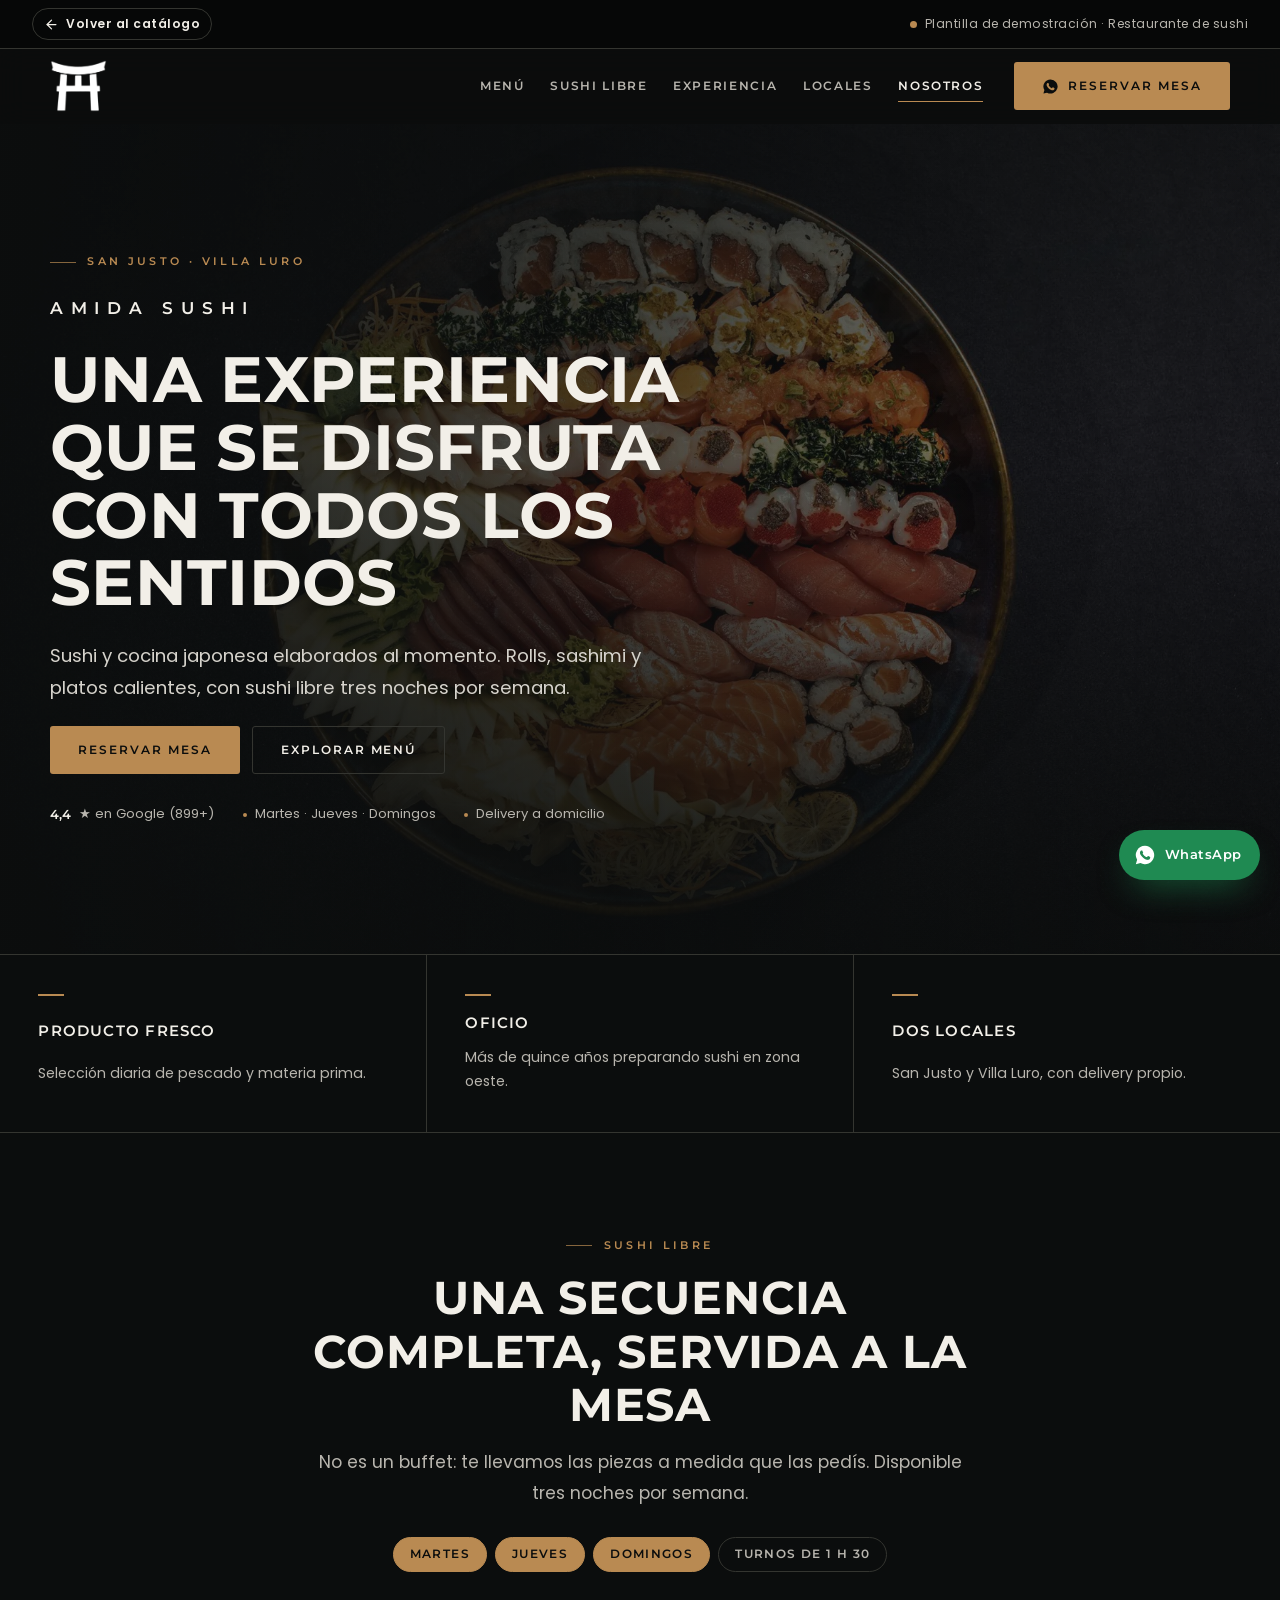
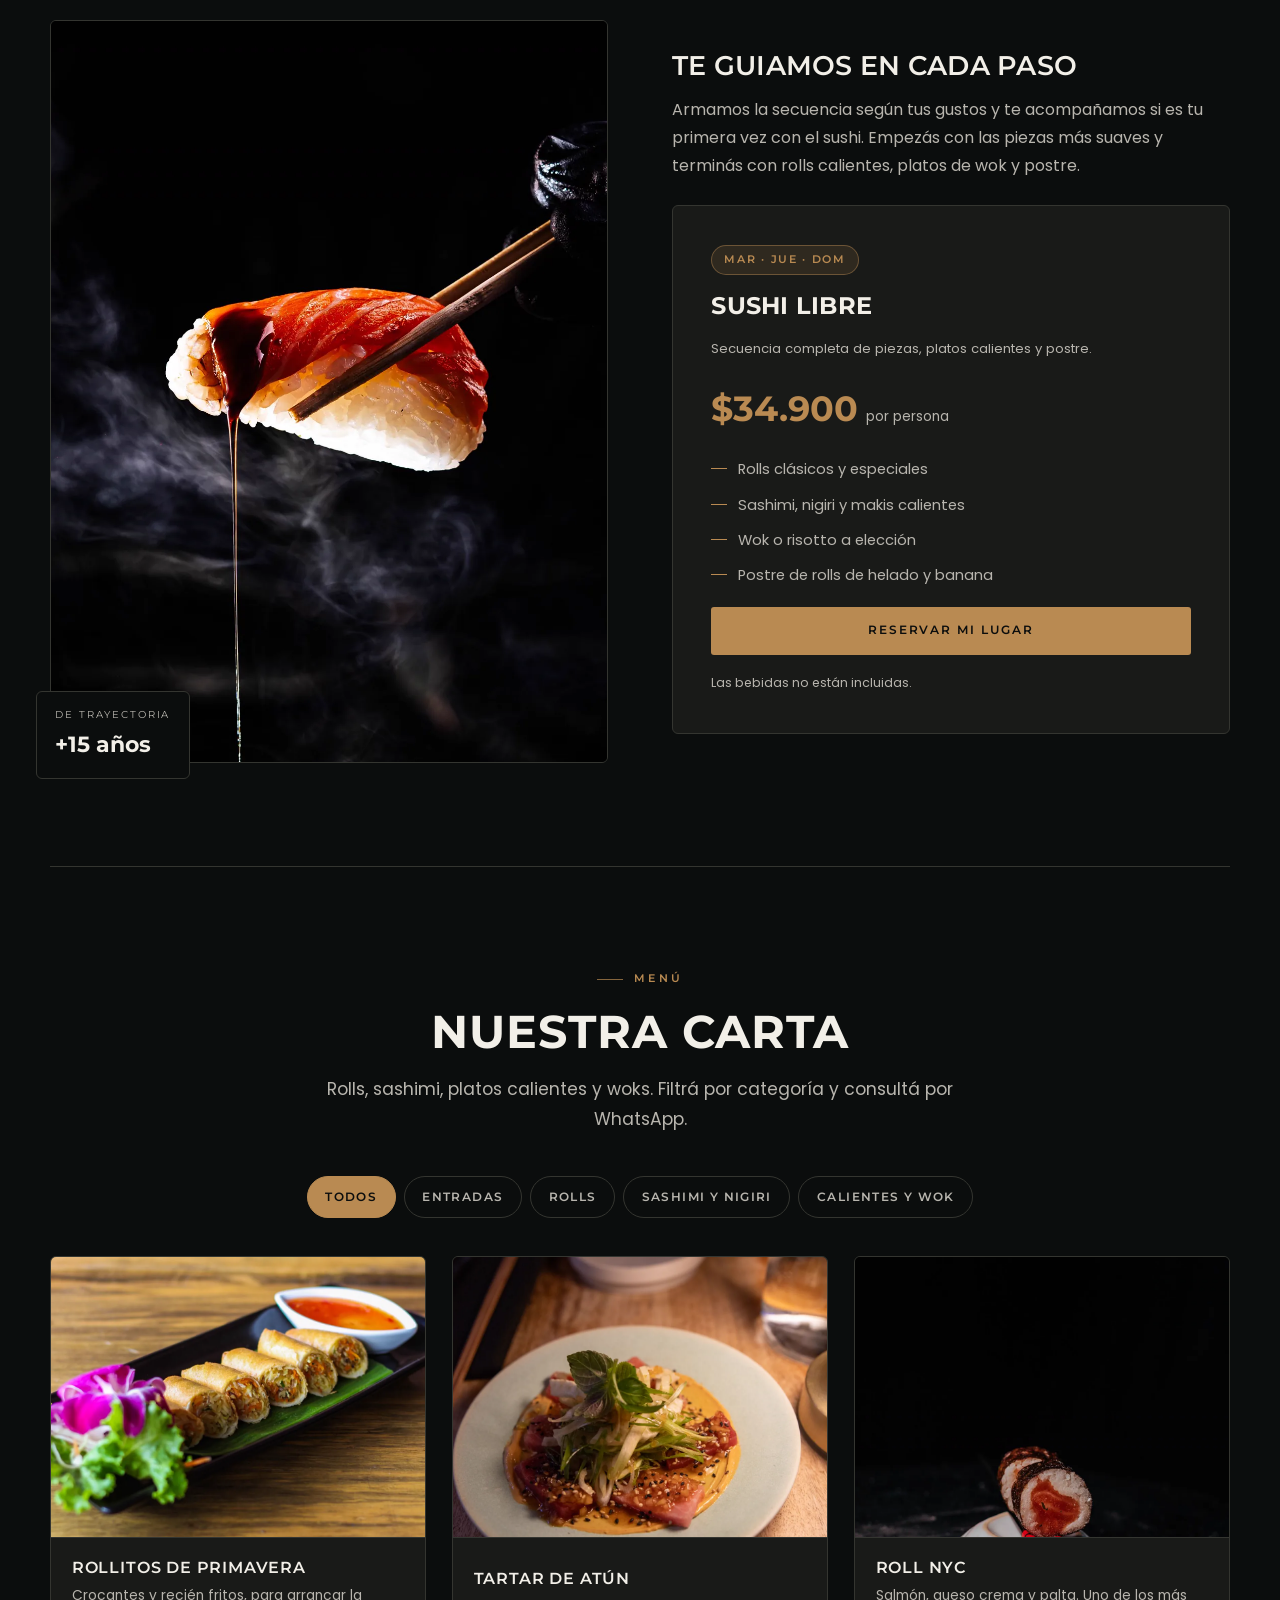
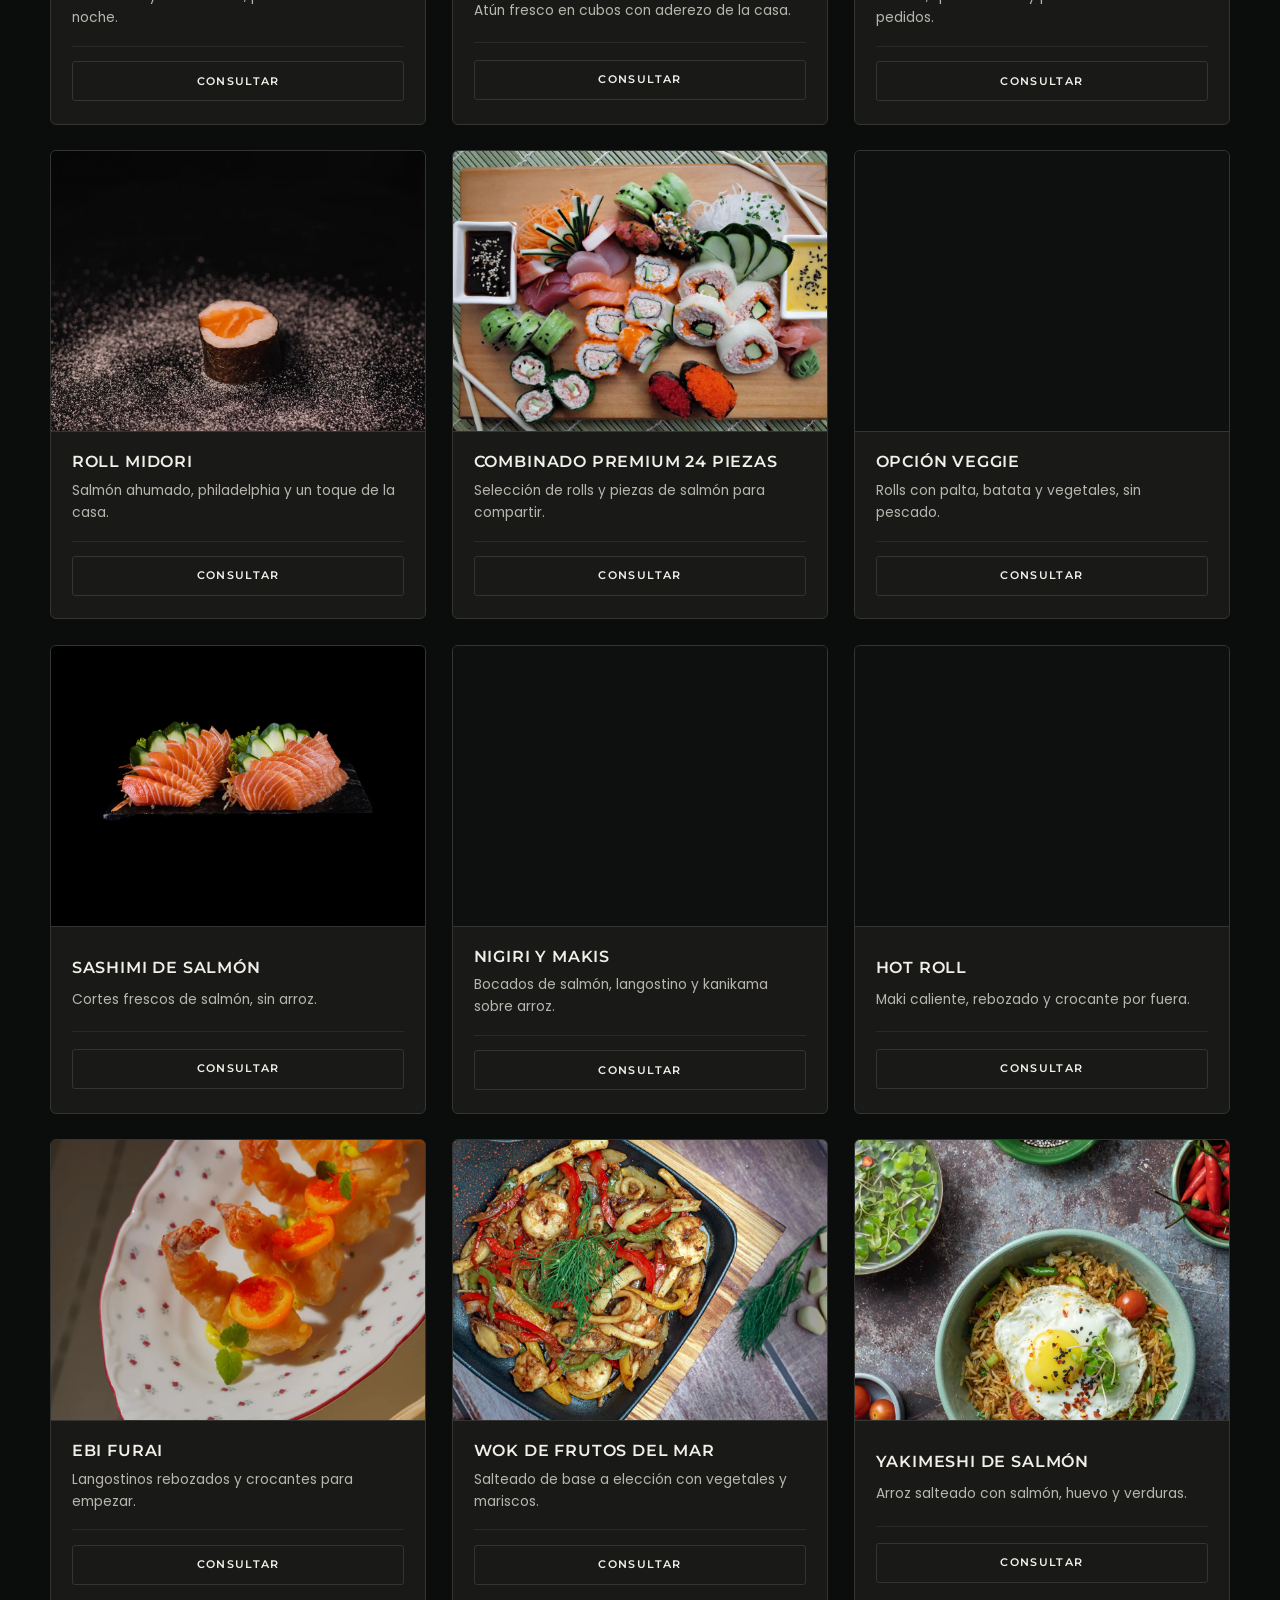
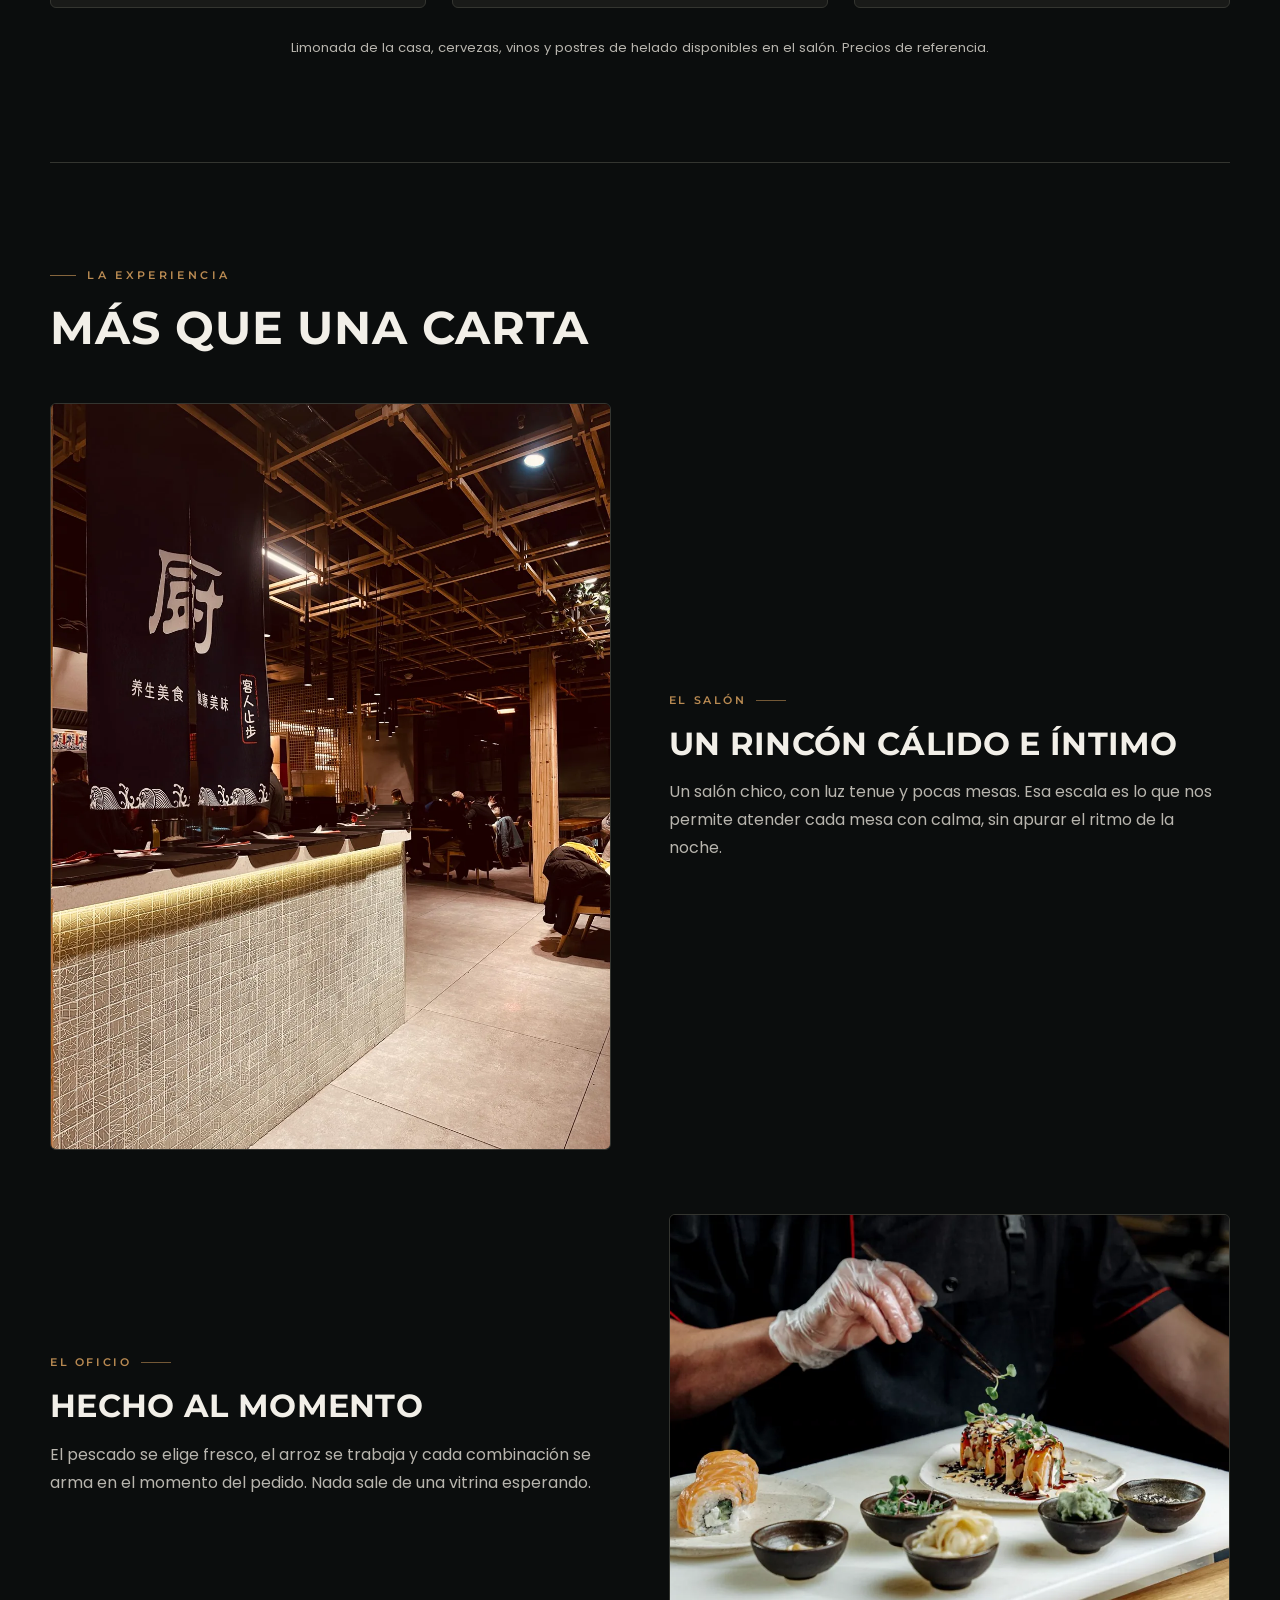
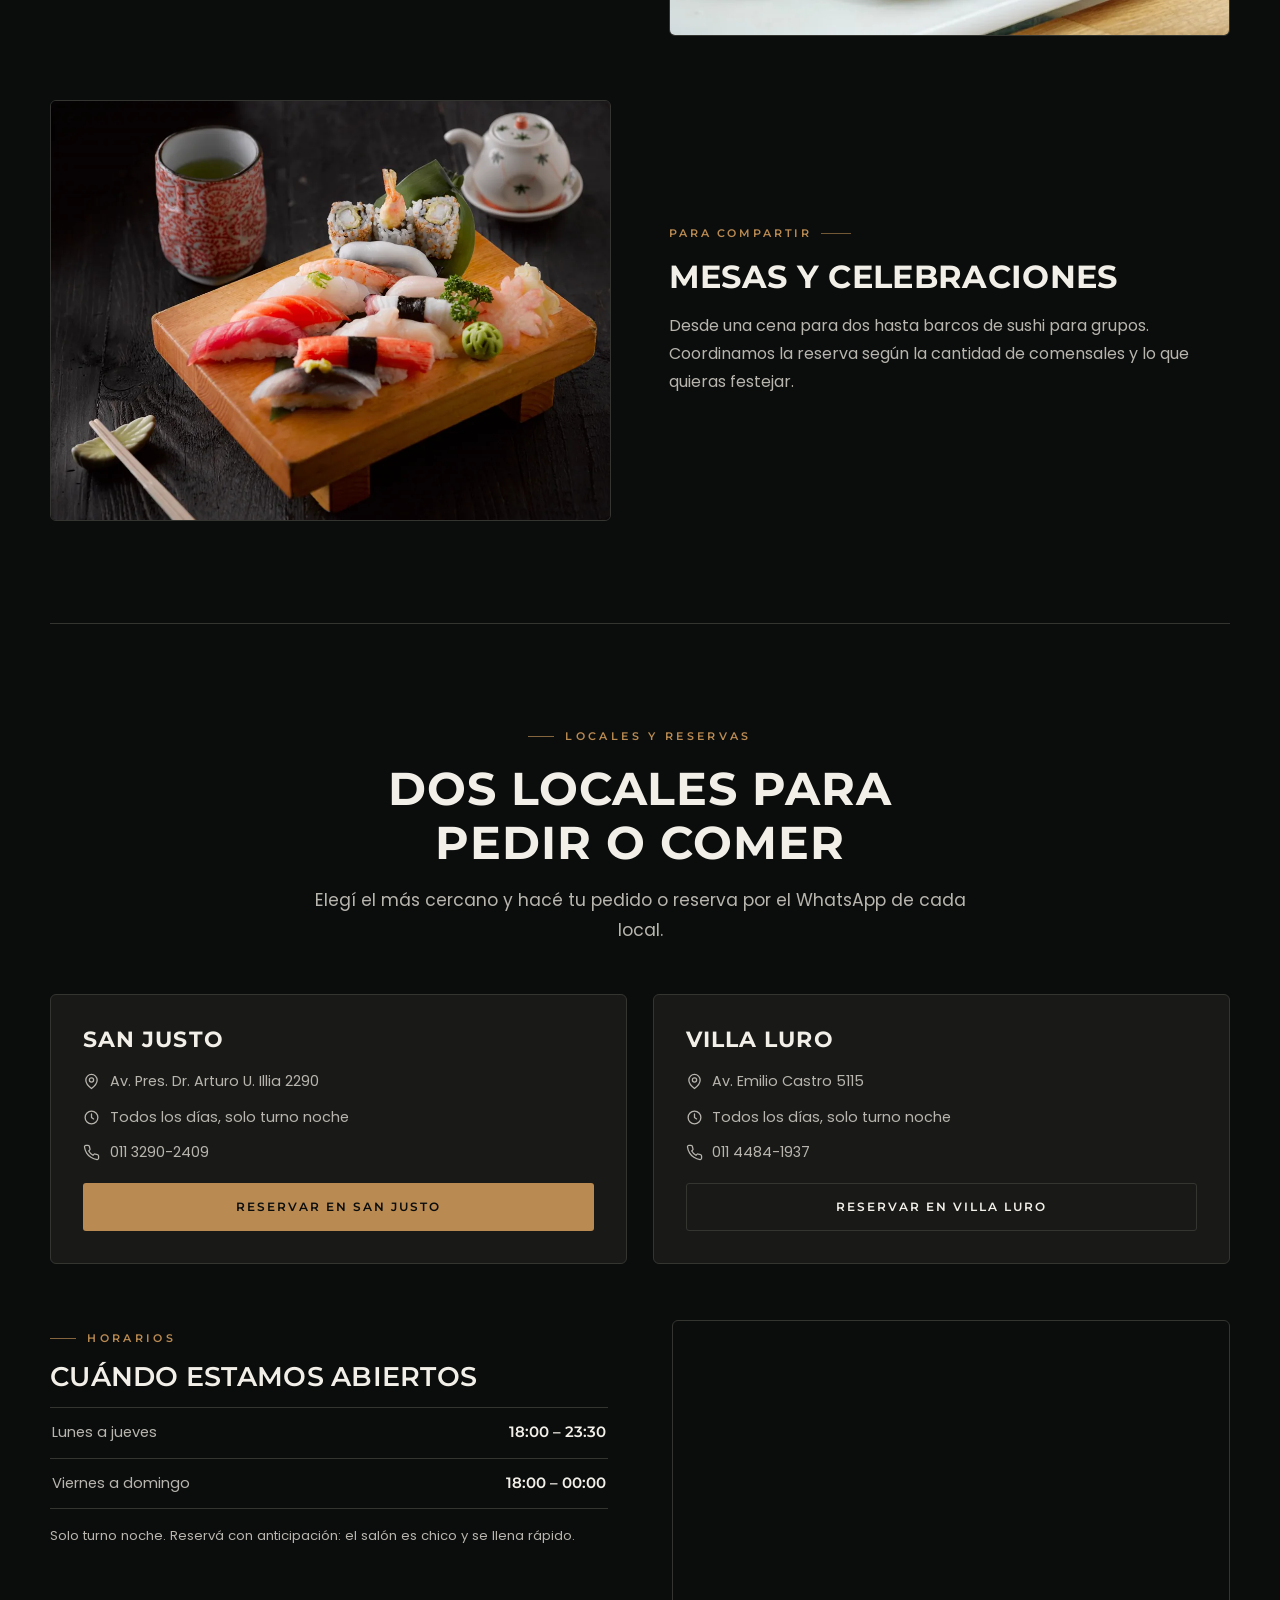
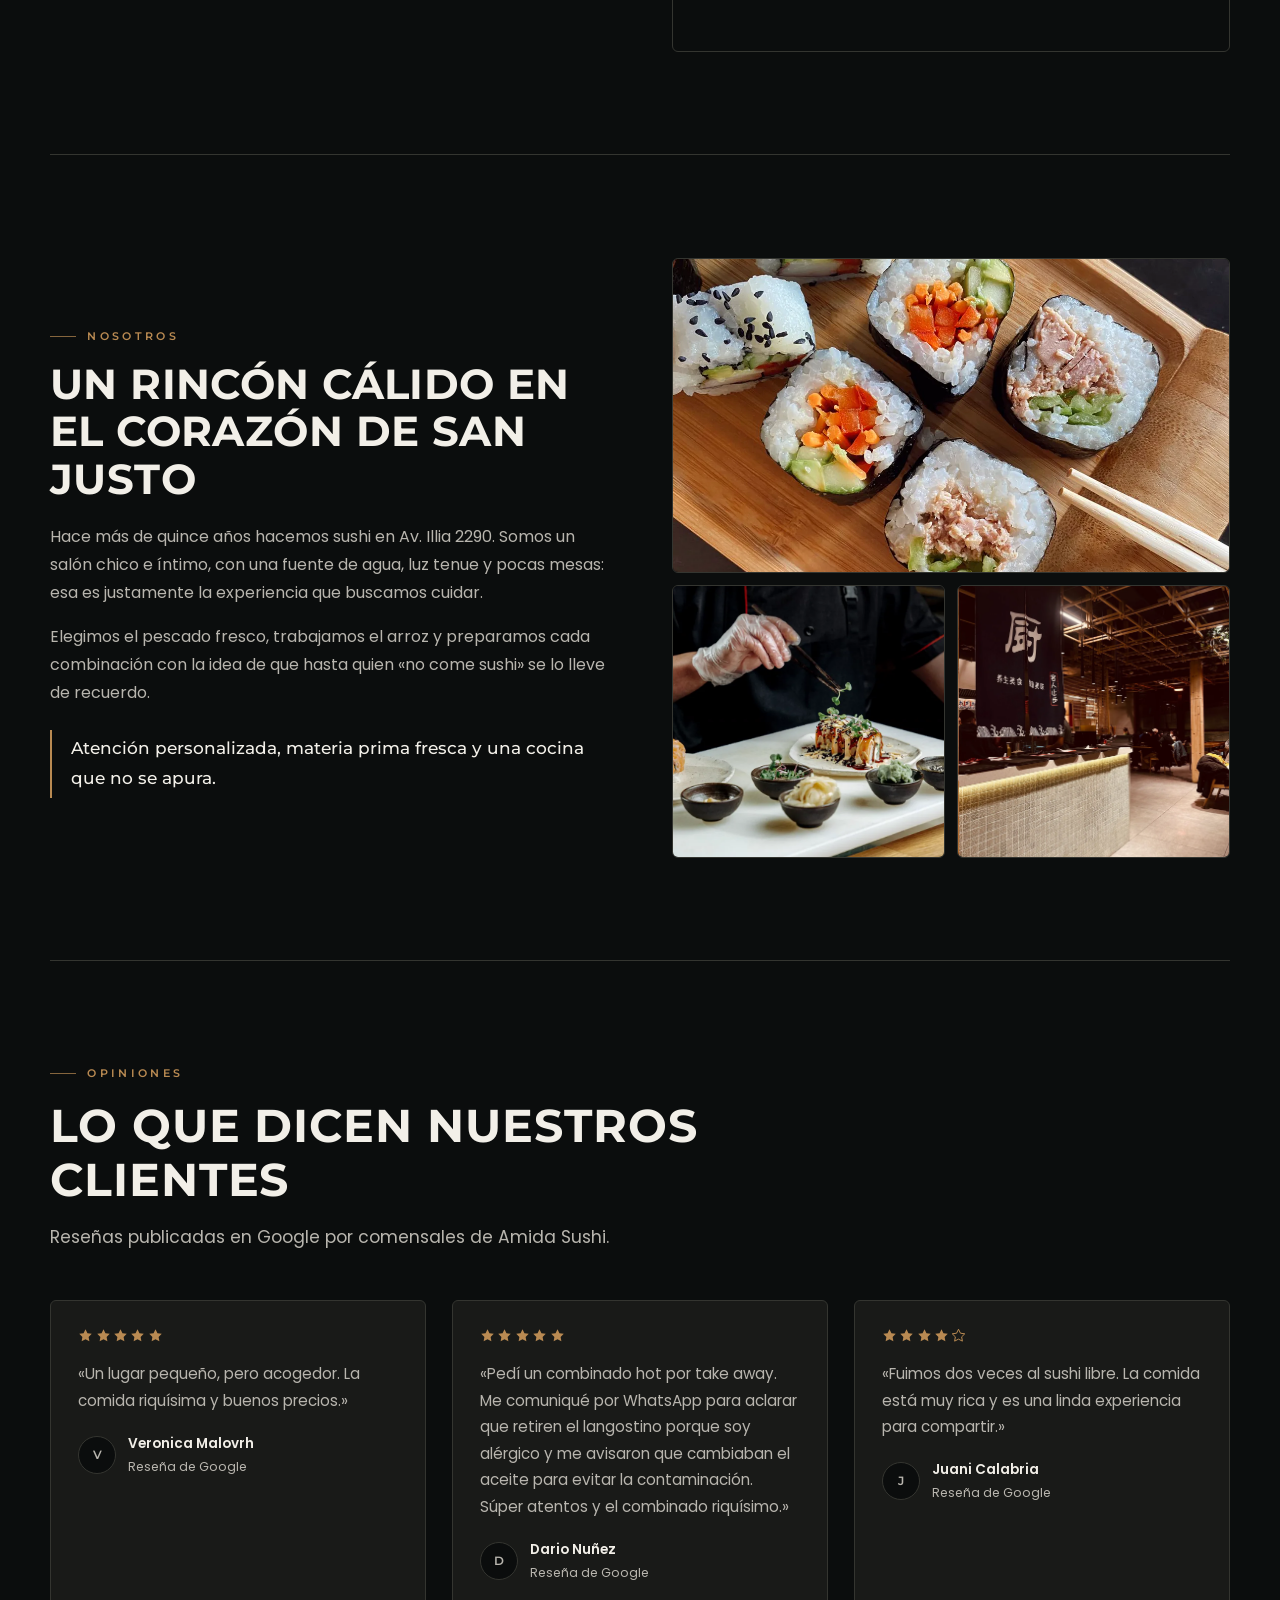
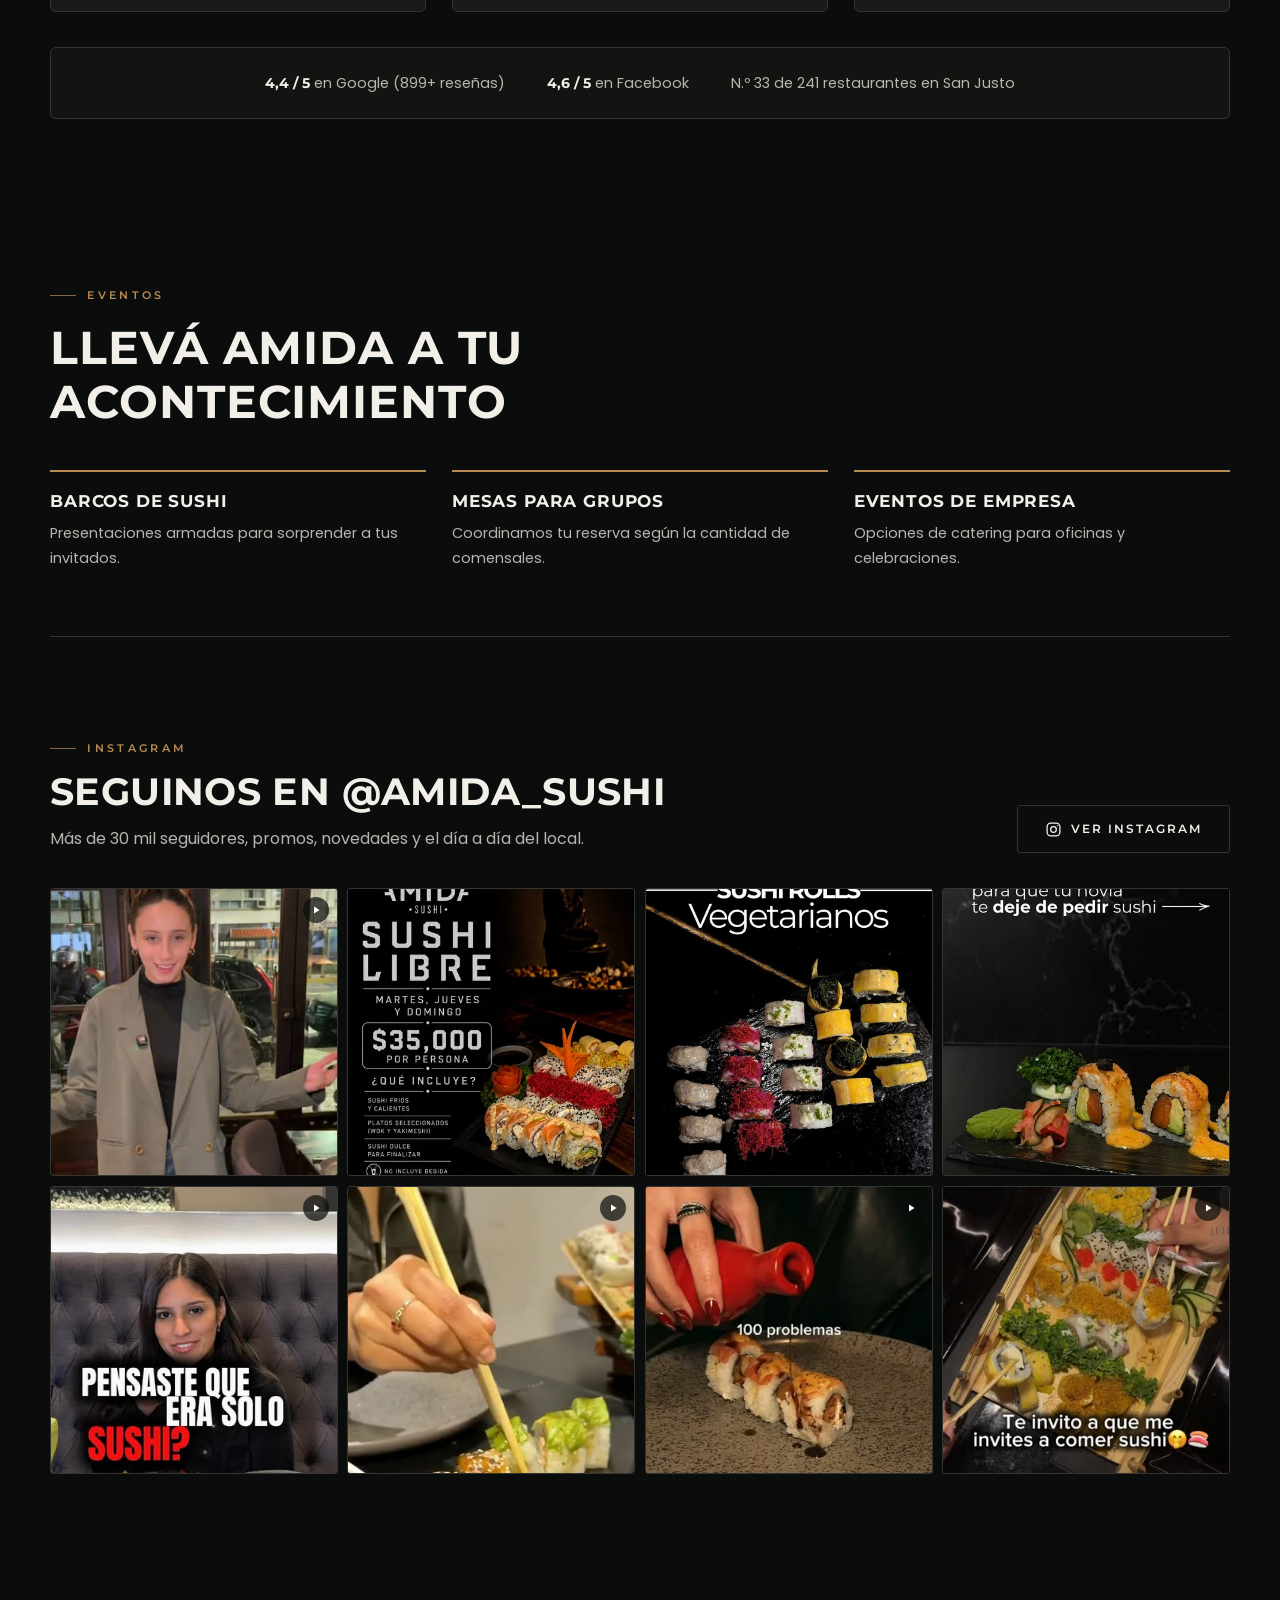
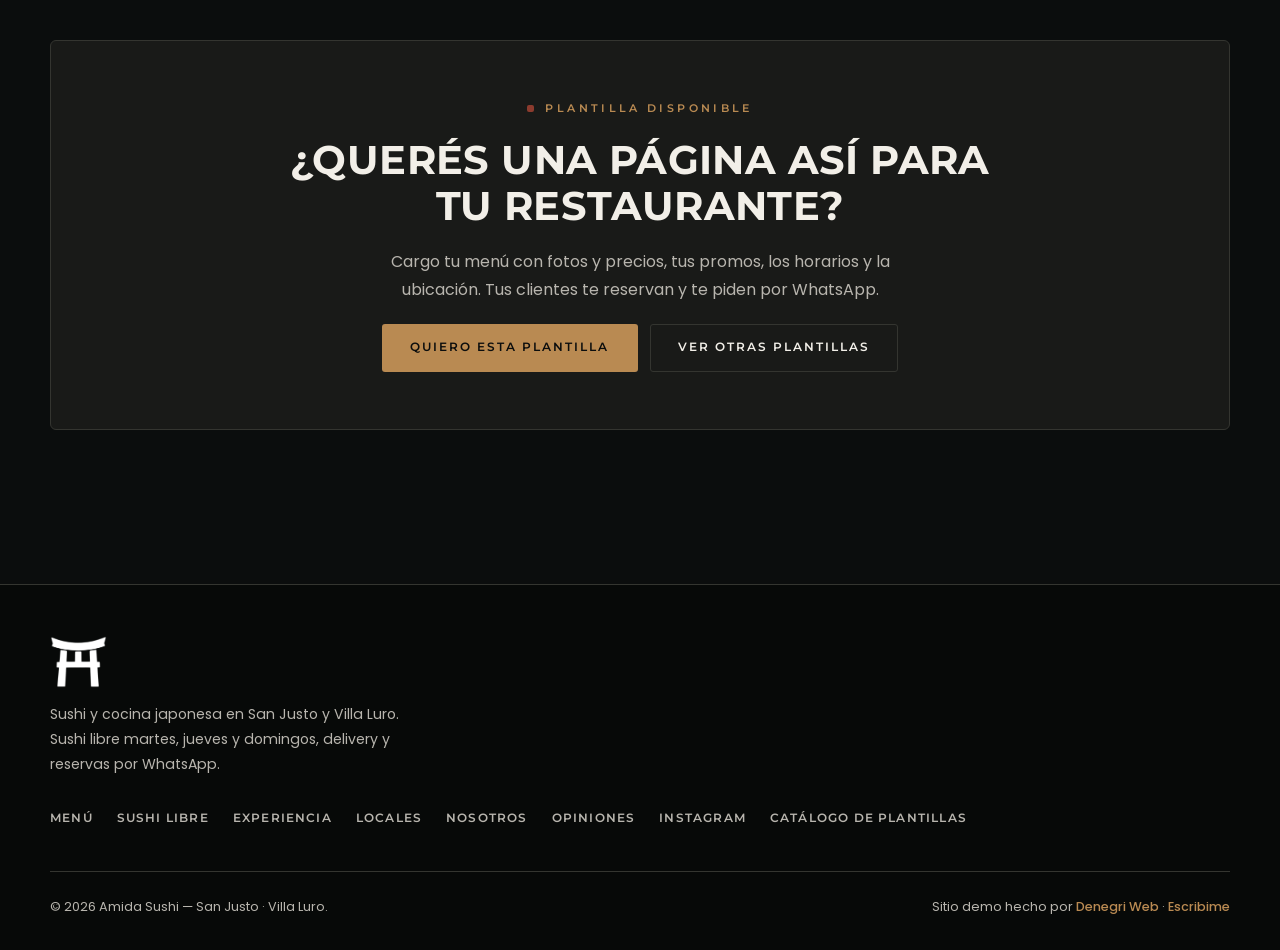
==== commit 337d0e4a: "logo" ====
--- a/demos/restaurante/index.html
+++ b/demos/restaurante/index.html
@@ -208,7 +208,6 @@
               <h3>Rollitos de primavera</h3>
               <p>Crocantes y recién fritos, para arrancar la noche.</p>
               <div class="r-card__foot">
-                <span class="r-price">$10.500</span>
                 <a class="r-btn r-btn--ghost r-btn--sm" data-amida-wa="¡Hola! Quiero consultar por los rollitos de primavera.">Consultar</a>
               </div>
             </div>
@@ -220,7 +219,6 @@
               <h3>Tartar de atún</h3>
               <p>Atún fresco en cubos con aderezo de la casa.</p>
               <div class="r-card__foot">
-                <span class="r-price">$9.500</span>
                 <a class="r-btn r-btn--ghost r-btn--sm" data-amida-wa="¡Hola! Quiero consultar por el tartar.">Consultar</a>
               </div>
             </div>
@@ -232,7 +230,6 @@
               <h3>Roll NYC</h3>
               <p>Salmón, queso crema y palta. Uno de los más pedidos.</p>
               <div class="r-card__foot">
-                <span class="r-price">$16.500</span>
                 <a class="r-btn r-btn--ghost r-btn--sm" data-amida-wa="¡Hola! Quiero consultar por el Roll NYC.">Consultar</a>
               </div>
             </div>
@@ -244,7 +241,6 @@
               <h3>Roll Midori</h3>
               <p>Salmón ahumado, philadelphia y un toque de la casa.</p>
               <div class="r-card__foot">
-                <span class="r-price">$17.500</span>
                 <a class="r-btn r-btn--ghost r-btn--sm" data-amida-wa="¡Hola! Quiero consultar por el Roll Midori.">Consultar</a>
               </div>
             </div>
@@ -256,7 +252,6 @@
               <h3>Combinado Premium 24 piezas</h3>
               <p>Selección de rolls y piezas de salmón para compartir.</p>
               <div class="r-card__foot">
-                <span class="r-price">$42.000</span>
                 <a class="r-btn r-btn--ghost r-btn--sm" data-amida-wa="¡Hola! Quiero consultar por el Combinado Premium de 24 piezas.">Consultar</a>
               </div>
             </div>
@@ -268,7 +263,6 @@
               <h3>Opción Veggie</h3>
               <p>Rolls con palta, batata y vegetales, sin pescado.</p>
               <div class="r-card__foot">
-                <span class="r-price">$13.000</span>
                 <a class="r-btn r-btn--ghost r-btn--sm" data-amida-wa="¡Hola! Quiero consultar por la Opción Veggie.">Consultar</a>
               </div>
             </div>
@@ -280,7 +274,6 @@
               <h3>Sashimi de salmón</h3>
               <p>Cortes frescos de salmón, sin arroz.</p>
               <div class="r-card__foot">
-                <span class="r-price">$18.000</span>
                 <a class="r-btn r-btn--ghost r-btn--sm" data-amida-wa="¡Hola! Quiero consultar por el Sashimi de salmón.">Consultar</a>
               </div>
             </div>
@@ -292,7 +285,6 @@
               <h3>Nigiri y makis</h3>
               <p>Bocados de salmón, langostino y kanikama sobre arroz.</p>
               <div class="r-card__foot">
-                <span class="r-price">$13.500</span>
                 <a class="r-btn r-btn--ghost r-btn--sm" data-amida-wa="¡Hola! Quiero consultar por el Nigiri y makis.">Consultar</a>
               </div>
             </div>
@@ -304,7 +296,6 @@
               <h3>Hot Roll</h3>
               <p>Maki caliente, rebozado y crocante por fuera.</p>
               <div class="r-card__foot">
-                <span class="r-price">$14.900</span>
                 <a class="r-btn r-btn--ghost r-btn--sm" data-amida-wa="¡Hola! Quiero consultar por el Hot Roll.">Consultar</a>
               </div>
             </div>
@@ -316,7 +307,6 @@
               <h3>Ebi Furai</h3>
               <p>Langostinos rebozados y crocantes para empezar.</p>
               <div class="r-card__foot">
-                <span class="r-price">$13.000</span>
                 <a class="r-btn r-btn--ghost r-btn--sm" data-amida-wa="¡Hola! Quiero consultar por el Ebi Furai.">Consultar</a>
               </div>
             </div>
@@ -328,7 +318,6 @@
               <h3>Wok de frutos del mar</h3>
               <p>Salteado de base a elección con vegetales y mariscos.</p>
               <div class="r-card__foot">
-                <span class="r-price">$19.500</span>
                 <a class="r-btn r-btn--ghost r-btn--sm" data-amida-wa="¡Hola! Quiero consultar por el Wok de frutos del mar.">Consultar</a>
               </div>
             </div>
@@ -340,7 +329,6 @@
               <h3>Yakimeshi de salmón</h3>
               <p>Arroz salteado con salmón, huevo y verduras.</p>
               <div class="r-card__foot">
-                <span class="r-price">$16.000</span>
                 <a class="r-btn r-btn--ghost r-btn--sm" data-amida-wa="¡Hola! Quiero consultar por el Yakimeshi de salmón.">Consultar</a>
               </div>
             </div>
--- a/demos/restaurante/assets/css/main.css
+++ b/demos/restaurante/assets/css/main.css
@@ -225,7 +225,7 @@
 }
 
 .r-brand { display: inline-flex; align-items: center; }
-.r-brand__logo { width: auto; height: 52px; }
+.r-brand__logo { width: auto; height: 52px; filter: brightness(0) invert(1); }
 @media (max-width: 640px) { .r-brand__logo { height: 44px; } }
 
 .r-nav { display: flex; align-items: center; gap: 1.9rem; }
@@ -452,6 +452,7 @@
   border-top: 1px solid var(--color-border-soft);
 }
 .r-price { font-family: var(--font-heading); font-weight: 600; font-size: 1rem; color: var(--color-text); }
+.r-card__foot .r-btn { width: 100%; }
 
 /* --------------------------------------------------------------- locales -- */
 .r-locales { display: grid; grid-template-columns: repeat(2, minmax(0, 1fr)); gap: 1.6rem; }
@@ -481,7 +482,9 @@
 .r-hours__row span:last-child { font-family: var(--font-heading); font-weight: 600; }
 
 .r-map { border: 1px solid var(--color-border); border-radius: var(--radius); overflow: hidden; }
-.r-map iframe { display: block; border: 0; width: 100%; filter: grayscale(0.35) contrast(1.05); }
+/* Modo oscuro del mapa sin API key: filtro de inversión (estándar).
+   El embed `output=embed` de Google no soporta theme=dark nativo. */
+.r-map iframe { display: block; border: 0; width: 100%; filter: invert(0.9) hue-rotate(180deg) saturate(0.65) contrast(0.95); }
 
 /* ------------------------------------------------------------- experien. -- */
 .r-exp { display: grid; gap: clamp(2.4rem, 5vw, 4rem); }
